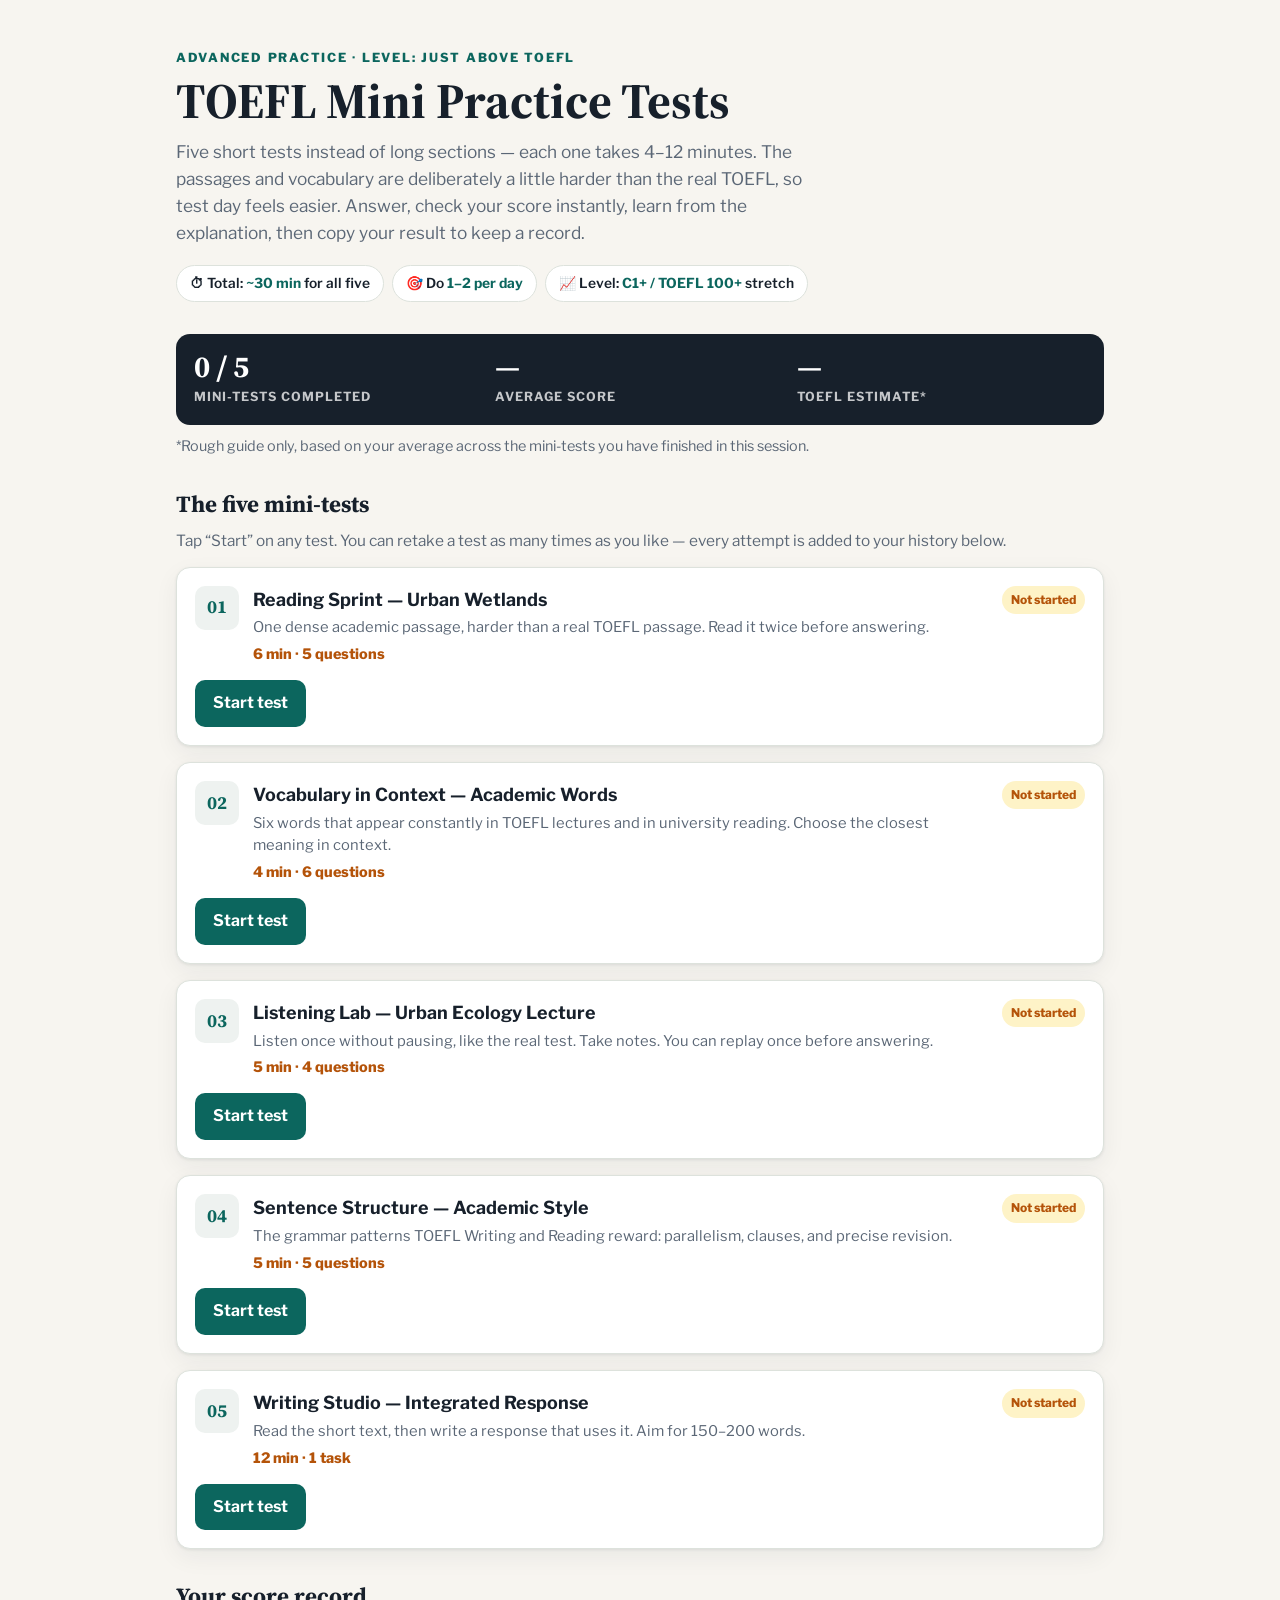
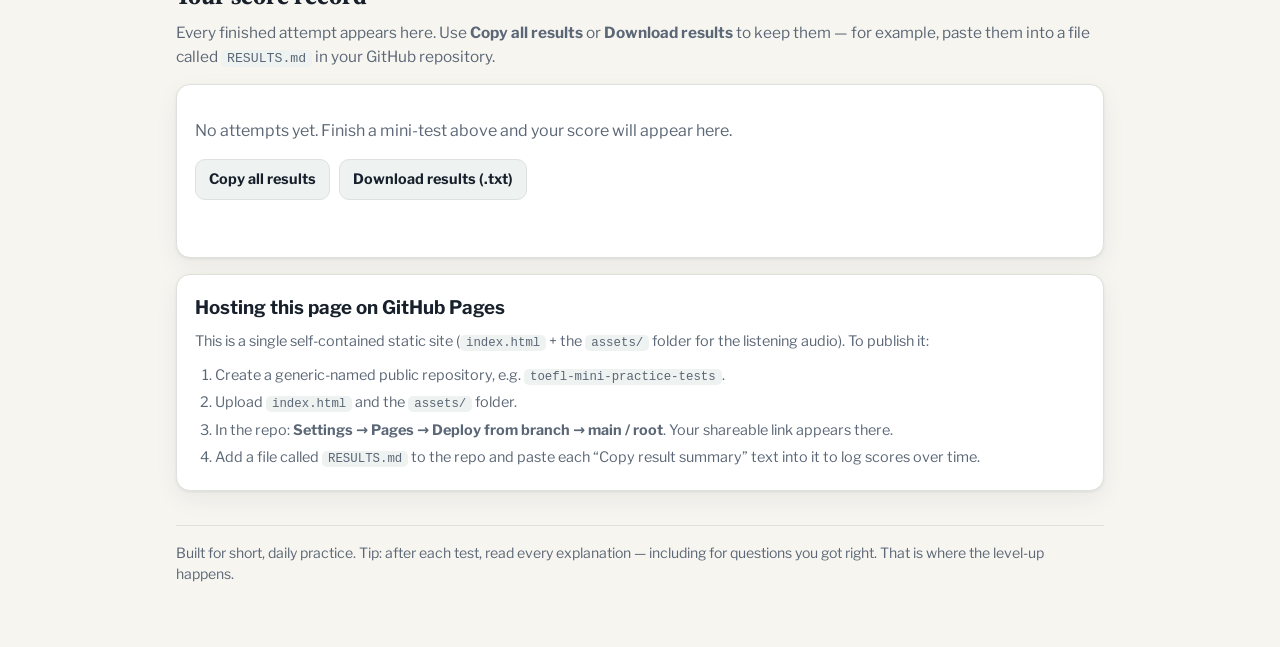
==== toefl-practice-tests/index.html @ 77119b4f "Publish TOEFL mini practice tests" ====
<!doctype html>
<html lang="en">
<head>
<meta charset="utf-8" />
<meta name="viewport" content="width=device-width, initial-scale=1, viewport-fit=cover" />
<meta name="color-scheme" content="light dark" />
<link rel="icon" href="data:," />
<title>TOEFL Mini Practice Tests</title>
<link rel="preconnect" href="https://fonts.googleapis.com">
<link rel="preconnect" href="https://fonts.gstatic.com" crossorigin>
<link href="https://fonts.googleapis.com/css2?family=Libre+Franklin:wght@400;600;700;800&family=Source+Serif+4:opsz,wght@8..60,400;8..60,600;8..60,700&display=swap" rel="stylesheet">
<style>
:root{
  --bg:#f7f5f0; --surface:#ffffff; --surface2:#eef2f0; --ink:#17202b; --muted:#5b6776;
  --line:#dde2dc; --teal:#0c665e; --teal-dark:#084f49; --amber:#b45309; --amber-bg:#fef3c7;
  --good:#15803d; --good-bg:#dcfce7; --bad:#b91c1c; --bad-bg:#fee2e2; --radius:14px;
  --shadow:0 1px 3px rgba(23,32,43,.08),0 8px 24px rgba(23,32,43,.06);
}
@media (prefers-color-scheme: dark){
  :root{ --bg:#11161d; --surface:#1a222d; --surface2:#222d3a; --ink:#eef2f5; --muted:#a7b3c0;
  --line:#334155; --teal:#2dd4bf; --teal-dark:#5eead4; --amber:#fbbf24; --amber-bg:#3a2e12;
  --good:#4ade80; --good-bg:#14301f; --bad:#f87171; --bad-bg:#3a1a1a; --shadow:none; }
}
*{box-sizing:border-box}
html{scroll-behavior:smooth}
body{margin:0;background:var(--bg);color:var(--ink);font-family:"Libre Franklin",system-ui,sans-serif;line-height:1.55}
button,[role="button"],select,summary,input:not([type="checkbox"],[type="radio"]),textarea{min-height:2.75rem}
.wrap{max-width:960px;margin:0 auto;padding:20px 16px 64px}
.serif{font-family:"Source Serif 4",Georgia,serif}
.hero{padding:28px 0 8px}
.kicker{font-size:.78rem;font-weight:800;letter-spacing:.14em;text-transform:uppercase;color:var(--teal);margin:0 0 8px}
h1{font-family:"Source Serif 4",Georgia,serif;font-size:clamp(2rem,6vw,3.1rem);line-height:1.05;margin:0 0 12px;font-weight:700}
.lede{font-size:1.08rem;color:var(--muted);max-width:640px;margin:0}
.meta-row{display:flex;flex-wrap:wrap;gap:8px;margin:18px 0 0}
.chip{background:var(--surface);border:1px solid var(--line);border-radius:999px;padding:7px 13px;font-size:.86rem;font-weight:600}
.chip b{color:var(--teal)}
.dashboard{background:var(--ink);color:#fff;border-radius:var(--radius);padding:18px;margin:24px 0;display:grid;grid-template-columns:repeat(3,1fr);gap:12px}
@media (prefers-color-scheme: dark){.dashboard{background:#0b0f14;border:1px solid var(--line)}}
.dash-num{font-family:"Source Serif 4",serif;font-size:1.9rem;font-weight:700;line-height:1}
.dash-label{font-size:.78rem;opacity:.75;text-transform:uppercase;letter-spacing:.08em;margin-top:5px;font-weight:700}
@media(max-width:560px){.dashboard{grid-template-columns:1fr 1fr}.dashboard div:last-child{grid-column:span 2}}
h2.sec{font-family:"Source Serif 4",serif;font-size:1.45rem;margin:30px 0 6px}
.sec-sub{color:var(--muted);margin:0 0 14px;font-size:.96rem}
.test-card{background:var(--surface);border:1px solid var(--line);border-radius:var(--radius);box-shadow:var(--shadow);margin:0 0 16px;overflow:hidden}
.test-head{padding:18px 18px 14px;display:flex;gap:14px;align-items:flex-start}
.num{flex:0 0 auto;width:44px;height:44px;border-radius:10px;background:var(--surface2);display:grid;place-items:center;font-family:"Source Serif 4",serif;font-weight:700;font-size:1.15rem;color:var(--teal)}
.test-head h3{margin:0;font-size:1.12rem}
.test-head p{margin:3px 0 0;color:var(--muted);font-size:.92rem}
.badge{margin-left:auto;flex:0 0 auto;font-size:.75rem;font-weight:800;padding:5px 9px;border-radius:999px;background:var(--amber-bg);color:var(--amber);white-space:nowrap}
.badge.done{background:var(--good-bg);color:var(--good)}
.test-body{padding:0 18px 18px;display:none}
.test-card.open .test-body{display:block}
.btn{appearance:none;border:0;border-radius:10px;padding:11px 18px;font:inherit;font-weight:700;cursor:pointer;background:var(--teal);color:#fff;min-height:44px}
@media (prefers-color-scheme: dark){.btn{color:#06231f}}
.btn:hover{background:var(--teal-dark)}
.btn.secondary{background:var(--surface2);color:var(--ink);border:1px solid var(--line)}
.btn.small{padding:8px 13px;min-height:40px;font-size:.9rem}
.btn:disabled{opacity:.5;cursor:not-allowed}
.start-row{padding:0 18px 18px}
.passage{background:var(--surface2);border-radius:10px;padding:16px 18px;font-size:1.04rem;margin:0 0 18px}
.passage p{margin:0 0 12px}.passage p:last-child{margin:0}
.q{border-top:1px solid var(--line);padding:16px 0 4px}
.q:first-of-type{border-top:0}
.q-text{font-weight:700;margin:0 0 10px}
.q-text .qn{color:var(--teal);margin-right:6px}
.opts{display:grid;gap:8px}
.opt{display:flex;gap:10px;align-items:flex-start;background:var(--surface);border:1.5px solid var(--line);border-radius:10px;padding:12px 13px;cursor:pointer;min-height:48px}
.opt input{margin-top:3px;width:18px;height:18px;accent-color:var(--teal);flex:0 0 auto}
.opt:has(input:checked){border-color:var(--teal);background:var(--surface2)}
.opt.correct{border-color:var(--good);background:var(--good-bg)}
.opt.wrong{border-color:var(--bad);background:var(--bad-bg)}
.explain{display:none;margin:10px 0 4px;padding:11px 13px;border-radius:9px;background:var(--amber-bg);font-size:.93rem}
.explain.show{display:block}
.result-box{display:none;margin-top:18px;border-radius:10px;padding:16px;background:var(--surface2)}
.result-box.show{display:block}
.result-score{font-family:"Source Serif 4",serif;font-size:1.7rem;font-weight:700}
.copy-area{width:100%;margin-top:10px;border:1px solid var(--line);border-radius:9px;padding:10px;font:inherit;font-size:.82rem;background:var(--surface);color:var(--muted);display:none}
.copy-area.show{display:block}
.feedback-msg{font-size:.9rem;font-weight:700;color:var(--good);margin-top:8px;min-height:1.2em}
audio{width:100%;margin:6px 0 14px}
textarea.write-box{width:100%;min-height:190px;border:1.5px solid var(--line);border-radius:10px;padding:13px;font:inherit;font-size:1rem;background:var(--surface);color:var(--ink);resize:vertical}
.wordcount{font-size:.88rem;color:var(--muted);margin-top:6px}
.checklist{list-style:none;padding:0;margin:12px 0;display:grid;gap:7px}
.checklist li{padding:9px 12px;background:var(--surface2);border-radius:9px;font-size:.94rem}
.checklist li::before{content:"✓ ";color:var(--teal);font-weight:800}
.rate-row{display:flex;flex-wrap:wrap;gap:8px;margin:10px 0}
.rate-btn{width:48px;height:48px;border-radius:10px;border:1.5px solid var(--line);background:var(--surface);font:inherit;font-weight:800;cursor:pointer;color:var(--ink)}
.rate-btn.sel{background:var(--teal);color:#fff;border-color:var(--teal)}
details.model{margin-top:14px;border:1px solid var(--line);border-radius:10px;padding:4px 14px}
details.model summary{cursor:pointer;font-weight:700;padding:10px 0;min-height:44px}
.history{background:var(--surface);border:1px solid var(--line);border-radius:var(--radius);padding:18px;box-shadow:var(--shadow)}
.hist-empty{color:var(--muted)}
.hist-item{display:flex;flex-wrap:wrap;gap:6px 14px;justify-content:space-between;border-top:1px solid var(--line);padding:11px 0;font-size:.95rem}
.hist-item:first-of-type{border-top:0}
.hist-item b{font-weight:700}
.pill{font-weight:800;color:var(--teal)}
.actions{display:flex;flex-wrap:wrap;gap:9px;margin-top:14px}
.note{font-size:.9rem;color:var(--muted)}
code{background:var(--surface2);padding:1px 6px;border-radius:5px;font-size:.86em}
footer{margin-top:34px;color:var(--muted);font-size:.88rem;border-top:1px solid var(--line);padding-top:16px}
.timer{font-variant-numeric:tabular-nums;font-weight:800;color:var(--amber);font-size:.9rem}
</style>
</head>
<body>
<div class="wrap">

<header class="hero">
  <p class="kicker">Advanced practice · Level: just above TOEFL</p>
  <h1>TOEFL Mini Practice Tests</h1>
  <p class="lede">Five short tests instead of long sections — each one takes 4–12 minutes. The passages and vocabulary are deliberately a little harder than the real TOEFL, so test day feels easier. Answer, check your score instantly, learn from the explanation, then copy your result to keep a record.</p>
  <div class="meta-row">
    <span class="chip">⏱ Total: <b>~30 min</b> for all five</span>
    <span class="chip">🎯 Do <b>1–2 per day</b></span>
    <span class="chip">📈 Level: <b>C1+ / TOEFL 100+</b> stretch</span>
  </div>
</header>

<section class="dashboard" aria-label="Score dashboard">
  <div><div class="dash-num" id="dashDone">0 / 5</div><div class="dash-label">Mini-tests completed</div></div>
  <div><div class="dash-num" id="dashAvg">—</div><div class="dash-label">Average score</div></div>
  <div><div class="dash-num" id="dashEst">—</div><div class="dash-label">TOEFL estimate*</div></div>
</section>
<p class="note" style="margin-top:-14px">*Rough guide only, based on your average across the mini-tests you have finished in this session.</p>

<h2 class="sec">The five mini-tests</h2>
<p class="sec-sub">Tap “Start” on any test. You can retake a test as many times as you like — every attempt is added to your history below.</p>

<div id="testsRoot"></div>

<h2 class="sec">Your score record</h2>
<p class="sec-sub">Every finished attempt appears here. Use <b>Copy all results</b> or <b>Download results</b> to keep them — for example, paste them into a file called <code>RESULTS.md</code> in your GitHub repository.</p>
<section class="history">
  <div id="historyList"><p class="hist-empty">No attempts yet. Finish a mini-test above and your score will appear here.</p></div>
  <div class="actions">
    <button class="btn secondary small" id="copyAllBtn" type="button">Copy all results</button>
    <button class="btn secondary small" id="downloadBtn" type="button">Download results (.txt)</button>
  </div>
  <p class="feedback-msg" id="allFeedback"></p>
  <textarea class="copy-area" id="allCopyArea" rows="6" readonly aria-label="All results as text"></textarea>
</section>

<section class="history" style="margin-top:16px">
  <h3 style="margin:0 0 8px">Hosting this page on GitHub Pages</h3>
  <p class="note" style="margin:0 0 8px">This is a single self-contained static site (<code>index.html</code> + the <code>assets/</code> folder for the listening audio). To publish it:</p>
  <ol class="note" style="margin:0;padding-left:20px;line-height:1.9">
    <li>Create a generic-named public repository, e.g. <code>toefl-mini-practice-tests</code>.</li>
    <li>Upload <code>index.html</code> and the <code>assets/</code> folder.</li>
    <li>In the repo: <b>Settings → Pages → Deploy from branch → main / root</b>. Your shareable link appears there.</li>
    <li>Add a file called <code>RESULTS.md</code> to the repo and paste each “Copy result summary” text into it to log scores over time.</li>
  </ol>
</section>

<footer>Built for short, daily practice. Tip: after each test, read every explanation — including for questions you got right. That is where the level-up happens.</footer>
</div>

<script>
var TESTS = [
{
  id:"reading", num:"01", title:"Reading Sprint — Urban Wetlands", mins:"6 min · 5 questions",
  desc:"One dense academic passage, harder than a real TOEFL passage. Read it twice before answering.",
  passage:[
    "For decades, urban planners treated wetlands as obstacles to development — waterlogged land to be drained, filled, and built upon. Only recently have scientists begun to quantify what was lost in that process. Wetlands situated within or near cities perform functions that engineered infrastructure replicates only at considerable expense. A single hectare of wetland can filter pollutants from millions of litres of stormwater, while its vegetation sequesters carbon and its saturated soils attenuate flooding by absorbing sudden surges of rainwater that would otherwise overwhelm drainage systems.",
    "Paradoxically, urban wetlands often support greater biodiversity than their rural counterparts. Because cities create a mosaic of microclimates — warm rooftops, shaded canals, nutrient-rich ponds — species with divergent requirements can coexist within a remarkably small area. This advantage, however, is precarious. Urban wetlands are acutely vulnerable to fragmentation: when a road or housing development severs a wetland from the waterways that sustain it, its ecological value can collapse within a few seasons, even if the wetland itself remains superficially intact.",
    "Recognising this, several cities have begun not merely to preserve surviving wetlands but to reconstruct those that were destroyed. Such restoration is seldom straightforward. Soil that has been compacted under decades of construction must be laboriously regraded, and invasive species — often more aggressive than the native plants they displaced — must be suppressed repeatedly before native vegetation can re-establish itself. Nevertheless, where restoration succeeds, the benefits compound: property damage from flooding declines, water quality improves, and residents gain accessible green space. The wetland, once dismissed as wasteland, emerges as among the most cost-effective infrastructure a city can possess."
  ],
  questions:[
    {q:"What is the main idea of the passage?", opts:["Urban wetlands are difficult to restore once destroyed","Wetlands in cities provide valuable benefits that were long overlooked","Rural wetlands support less biodiversity than scientists expected","Cities should stop building on land near waterways"], a:1, why:"The passage moves from wetlands being dismissed, to the benefits they provide, to restoring them. That arc — overlooked value — is the main idea. The other options are details or overstatements."},
    {q:"According to paragraph 1, wetlands help cities during heavy rain by…", opts:["diverting rainwater into canals","purifying drinking water for residents","absorbing sudden surges of water in their soils","warming the surrounding microclimate"], a:2, why:"Paragraph 1 says saturated soils 'attenuate flooding by absorbing sudden surges of rainwater.' Filtering pollutants is mentioned, but for stormwater — not drinking water."},
    {q:"The word “attenuate” in paragraph 1 is closest in meaning to…", opts:["measure","reduce","redirect","predict"], a:1, why:"To attenuate is to lessen or weaken the effect of something — here, the force of flooding."},
    {q:"It can be inferred from paragraph 2 that a wetland cut off from its waterways will…", opts:["quickly attract more species","become more valuable for development","lose its ecological value even if it still looks unchanged","be easier to restore than other wetlands"], a:2, why:"The text says its value 'can collapse within a few seasons, even if the wetland itself remains superficially intact' — looks unchanged, value gone."},
    {q:"Why does the author mention invasive species in paragraph 3?", opts:["To argue that restoration is usually not worth attempting","To illustrate one reason restoring wetlands is difficult","To show that non-native plants improve biodiversity","To explain why soils become compacted"], a:1, why:"Invasive species are given as one obstacle — they 'must be suppressed repeatedly' — supporting the point that restoration is 'seldom straightforward,' not that it is pointless."}
  ]
},
{
  id:"vocab", num:"02", title:"Vocabulary in Context — Academic Words", mins:"4 min · 6 questions",
  desc:"Six words that appear constantly in TOEFL lectures and in university reading. Choose the closest meaning in context.",
  questions:[
    {q:"“The initial findings were promising, but later experiments failed to corroborate them, so the theory remained unproven.” — Corroborate is closest in meaning to…", opts:["publish","confirm","complicate","summarise"], a:1, why:"To corroborate evidence is to confirm or support it with additional evidence."},
    {q:"“Alpine flowers are ephemeral: they bloom brilliantly, but often survive for only a few days.” — Ephemeral means…", opts:["extremely colourful","short-lived","rare","fragile"], a:1, why:"Ephemeral = lasting a very short time. 'Fragile' is tempting, but the clue is 'only a few days.'"},
    {q:"“Her instructions were so ambiguous that two assistants carried out entirely different tasks.” — Ambiguous means…", opts:["unnecessarily long","open to more than one interpretation","spoken too quietly","impossible to complete"], a:1, why:"Ambiguous = unclear because it can be understood in more than one way — hence the two different outcomes."},
    {q:"“Once introduced to the lake, the algae proliferated, covering the surface within weeks.” — Proliferated means…", opts:["changed colour","spread rapidly in number","became poisonous","sank to the bottom"], a:1, why:"To proliferate is to multiply or increase rapidly in number."},
    {q:"“Before accepting the claim, the reviewers scrutinised the data for any statistical errors.” — Scrutinised means…", opts:["copied","examined closely and critically","presented publicly","simplified"], a:1, why:"To scrutinise is to examine something very carefully, especially critically."},
    {q:"“Planting trees along the riverbank helped alleviate flooding in the town downstream.” — Alleviate means…", opts:["make less severe","measure accurately","cause gradually","postpone"], a:0, why:"To alleviate a problem is to make it less severe — the same family as 'attenuate' in the Reading test."}
  ]
},
{
  id:"listening", num:"03", title:"Listening Lab — Urban Ecology Lecture", mins:"5 min · 4 questions",
  desc:"Listen once without pausing, like the real test. Take notes. You can replay once before answering.",
  audio:"[data-uri]",
  transcript:"Good morning. Today, let's examine a paradox in urban ecology. Although city parks are widely celebrated for cooling neighbourhoods and improving air quality, recent research suggests their ecological benefits are not distributed evenly. In a study of twelve metropolitan areas, researchers found that parks in affluent districts contained nearly three times as many native plant species as parks in lower-income districts. This disparity matters, because native species support pollinators far more effectively than ornamental imports. Moreover, maintenance practices differed substantially. Wealthier districts employed ecologists to monitor soil health, while other districts relied on infrequent mowing. The researchers argue, therefore, that simply increasing the number of parks is insufficient. Without equitable investment in maintenance and native planting, green infrastructure may inadvertently reinforce the very inequalities it was intended to alleviate.",
  questions:[
    {q:"What is the main topic of the lecture?", opts:["Why cities should build more parks","How park benefits are unequally distributed across districts","How pollinators choose between plant species","Why ornamental plants are popular in cities"], a:1, why:"The whole lecture builds one point: parks help, but their benefits are 'not distributed evenly.' Building more parks is explicitly called insufficient."},
    {q:"According to the lecture, parks in affluent districts had…", opts:["three times as many visitors","nearly three times as many native plant species","larger areas than other parks","more ornamental plants than native plants"], a:1, why:"Direct detail: 'nearly three times as many native plant species as parks in lower-income districts.'"},
    {q:"Why does the professor say the disparity in native species matters?", opts:["Native species are cheaper to maintain","Native species support pollinators much more effectively","Ornamental imports damage soil health","Pollinators avoid lower-income districts"], a:1, why:"'Native species support pollinators far more effectively than ornamental imports.'"},
    {q:"What do the researchers conclude?", opts:["Cities should stop investing in green infrastructure","Mowing should be replaced everywhere by ecologists","Adding parks alone is not enough without fair investment in upkeep and native planting","Inequality cannot be reduced by environmental policy"], a:2, why:"The conclusion: 'simply increasing the number of parks is insufficient' without 'equitable investment in maintenance and native planting.'"}
  ]
},
{
  id:"structure", num:"04", title:"Sentence Structure — Academic Style", mins:"5 min · 5 questions",
  desc:"The grammar patterns TOEFL Writing and Reading reward: parallelism, clauses, and precise revision.",
  questions:[
    {q:"Choose the grammatically correct sentence:", opts:["The study involved interviewing patients, observing clinics, and data was collected.","The study involved interviewing patients, observing clinics, and collecting data.","The study involved patient interviews, observing clinics, and collected data.","The study involved interviewing patients, clinics observed, and collecting data."], a:1, why:"Parallel structure: interviewing / observing / collecting — all three items must share the same grammatical form."},
    {q:"Choose the best revision: “Because the results were inconclusive, so the researchers extended the trial.”", opts:["Because the results were inconclusive, the researchers extended the trial.","Because the results were inconclusive, so the researchers extending the trial.","The results were inconclusive, so because the researchers extended the trial.","Because the results were inconclusive so, the researchers extended the trial."], a:0, why:"'Because' and 'so' cannot both join the same clauses in formal English. Keep one connector: 'Because…, the researchers…'"},
    {q:"Combine into ONE sentence: “The glacier retreated. This exposed rock surfaces. Lichens colonised the rock surfaces.” Best version:", opts:["The glacier retreated and exposed rock surfaces and lichens colonised them.","As the glacier retreated, it exposed rock surfaces that lichens then colonised.","The glacier retreated, this exposed rock surfaces, lichens colonised them.","Retreating, the glacier, lichens colonised the exposed rock surfaces."], a:1, why:"Option B uses a subordinate clause ('As…') plus a relative clause ('that…') — precise, connected, academic. Option C is a comma splice; D misplaces the subject."},
    {q:"Choose the correct word order:", opts:["Rarely the researchers had observed such rapid change.","Rarely had the researchers observed such rapid change.","Rarely the researchers observed had such rapid change.","Had rarely the researchers observed such rapid change."], a:1, why:"After a negative adverb like 'Rarely' at the start of a sentence, invert the auxiliary and subject: 'Rarely had the researchers observed…'"},
    {q:"Which sentence is most appropriate for an academic essay?", opts:["Loads of studies show this stuff matters a lot.","Numerous studies demonstrate that this factor is highly significant.","You can totally see why this is a big deal.","This thing is kind of important, research-wise."], a:1, why:"Academic style = formal vocabulary ('numerous', 'demonstrate', 'significant') and no contractions, slang, or direct address to the reader."}
  ]
}
];

var attempts = []; // {test, dateISO, dateLabel, score, total, pct}
var bestByTest = {};

function fmtDate(d){ return d.toLocaleDateString(undefined,{year:'numeric',month:'short',day:'numeric'}) + ' ' + d.toLocaleTimeString(undefined,{hour:'numeric',minute:'2-digit'}); }
function summaryText(a){
  var obj = {test:a.test, date:a.dateISO, score:a.score, total:a.total, percentage:a.pct};
  return a.test + " | " + a.dateLabel + " | Score: " + a.score + "/" + a.total + " (" + a.pct + "%)\n" + JSON.stringify(obj);
}
function copyText(text, areaEl, msgEl){
  function done(){ if(areaEl){areaEl.value=text; areaEl.classList.add('show'); areaEl.select();} if(msgEl){msgEl.textContent='✓ Copied — paste it into RESULTS.md in your repo. If copying was blocked, select the text in the box and copy manually.';} }
  if(navigator.clipboard && navigator.clipboard.writeText){ navigator.clipboard.writeText(text).then(done).catch(function(){done();}); }
  else { done(); }
}
function recordAttempt(a){
  attempts.unshift(a);
  if(!bestByTest[a.test] || a.pct > bestByTest[a.test].pct) bestByTest[a.test]=a;
  renderDashboard(); renderHistory();
}
function renderDashboard(){
  var ids = ['Reading Sprint — Urban Wetlands','Vocabulary in Context — Academic Words','Listening Lab — Urban Ecology Lecture','Sentence Structure — Academic Style','Writing Studio — Integrated Response'];
  var done = ids.filter(function(t){return bestByTest[t];}).length;
  document.getElementById('dashDone').textContent = done + ' / 5';
  var pcts = ids.filter(function(t){return bestByTest[t];}).map(function(t){return bestByTest[t].pct;});
  if(pcts.length){
    var avg = Math.round(pcts.reduce(function(s,x){return s+x;},0)/pcts.length);
    document.getElementById('dashAvg').textContent = avg + '%';
    document.getElementById('dashEst').textContent = Math.round(avg*1.2) + ' / 120';
  }
  TESTS.forEach(function(t){
    var b=document.getElementById('badge-'+t.id);
    if(b && bestByTest[t.title]){ b.textContent='Best: '+bestByTest[t.title].pct+'%'; b.classList.add('done'); }
  });
  var wb=document.getElementById('badge-writing');
  if(wb && bestByTest['Writing Studio — Integrated Response']){ wb.textContent='Done · '+bestByTest['Writing Studio — Integrated Response'].pct+'%'; wb.classList.add('done'); }
}
function renderHistory(){
  var el=document.getElementById('historyList');
  if(!attempts.length){ el.innerHTML='<p class="hist-empty">No attempts yet. Finish a mini-test above and your score will appear here.</p>'; return; }
  el.innerHTML = attempts.map(function(a){
    return '<div class="hist-item"><span><b>'+a.test+'</b><br><span style="color:var(--muted);font-size:.86rem">'+a.dateLabel+'</span></span><span class="pill">'+a.score+' / '+a.total+' · '+a.pct+'%</span></div>';
  }).join('');
}

function buildTest(t){
  var card=document.createElement('section'); card.className='test-card'; card.id='card-'+t.id;
  var qHtml = t.questions.map(function(qu,qi){
    var opts = qu.opts.map(function(o,oi){
      return '<label class="opt"><input type="radio" name="'+t.id+'-q'+qi+'" value="'+oi+'"><span>'+o+'</span></label>';
    }).join('');
    return '<div class="q"><p class="q-text"><span class="qn">Q'+(qi+1)+'</span>'+qu.q+'</p><div class="opts">'+opts+'</div><div class="explain" id="'+t.id+'-ex'+qi+'"><b>Explanation:</b> '+qu.why+'</div></div>';
  }).join('');
  card.innerHTML =
    '<div class="test-head"><div class="num">'+t.num+'</div><div><h3>'+t.title+'</h3><p>'+t.desc+'</p><p style="margin-top:4px"><span class="timer">'+t.mins+'</span></p></div><span class="badge" id="badge-'+t.id+'">Not started</span></div>'
    + '<div class="start-row"><button class="btn" type="button" data-start="'+t.id+'">Start test</button></div>'
    + '<div class="test-body">'
    + (t.passage ? '<div class="passage serif">'+t.passage.map(function(p){return '<p>'+p+'</p>';}).join('')+'</div>' : '')
    + (t.audio ? '<p style="font-weight:700;margin:0 0 4px">🎧 Listen to the lecture</p><audio controls preload="metadata" src="'+t.audio+'"></audio>' : '')
    + qHtml
    + (t.transcript ? '<details class="model"><summary>Lecture transcript (open after you answer)</summary><p class="serif">'+t.transcript+'</p></details>' : '')
    + '<div style="margin-top:16px;display:flex;gap:9px;flex-wrap:wrap"><button class="btn" type="button" data-submit="'+t.id+'">Check my answers</button><button class="btn secondary" type="button" data-retry="'+t.id+'">Retake</button></div>'
    + '<div class="result-box" id="result-'+t.id+'"><div class="result-score" id="score-'+t.id+'"></div><p id="verdict-'+t.id+'" style="margin:6px 0 0"></p>'
    + '<div style="margin-top:12px"><button class="btn small" type="button" data-copy="'+t.id+'">📋 Copy result summary</button></div>'
    + '<p class="feedback-msg" id="fb-'+t.id+'"></p><textarea class="copy-area" id="copy-'+t.id+'" rows="3" readonly aria-label="Result summary"></textarea></div>'
    + '</div>';
  return card;
}

var root=document.getElementById('testsRoot');
TESTS.forEach(function(t){ root.appendChild(buildTest(t)); });

/* Writing card (built separately — different format) */
var wCard=document.createElement('section'); wCard.className='test-card'; wCard.id='card-writing';
wCard.innerHTML =
 '<div class="test-head"><div class="num">05</div><div><h3>Writing Studio — Integrated Response</h3><p>Read the short text, then write a response that uses it. Aim for 150–200 words.</p><p style="margin-top:4px"><span class="timer">12 min · 1 task</span></p></div><span class="badge" id="badge-writing">Not started</span></div>'
 + '<div class="start-row"><button class="btn" type="button" data-start="writing">Start test</button></div>'
 + '<div class="test-body">'
 + '<div class="passage serif"><p><b>Reading:</b> Supporters of urban rewilding argue that allowing parts of a city to return to a natural state brings clear benefits. Rewilded areas require little maintenance, provide habitats for threatened species, and give residents contact with nature that improves mental health. Critics, however, caution that rewilding is not simply “doing nothing”: without management, invasive species can dominate, and neglected land can attract dumping and reduce residents’ sense of safety.</p></div>'
 + '<p class="q-text">Task: Summarise the supporters’ view, then explain the critics’ main concern and give your own conclusion. Use your own words — do not copy sentences from the reading.</p>'
 + '<ul class="checklist"><li>Paragraph 1: supporters’ view, in your own words</li><li>Paragraph 2: critics’ concern + one specific detail (invasive species or dumping / safety)</li><li>Paragraph 3: your conclusion — is rewilding worth it, and under what condition?</li><li>Use linking words: <i>however, moreover, consequently, in conclusion</i></li></ul>'
 + '<textarea class="write-box" id="writeBox" placeholder="Write your response here…"></textarea>'
 + '<p class="wordcount"><span id="wc">0</span> words · Target: 150–200</p>'
 + '<p style="font-weight:700;margin:14px 0 4px">Now score yourself honestly (tap a number):</p>'
 + '<p class="note" style="margin:0">1 = ideas unclear · 3 = clear, some errors, both views covered · 5 = clear, well-organised, accurate, own words throughout</p>'
 + '<div class="rate-row" id="rateRow">'+[1,2,3,4,5].map(function(n){return '<button type="button" class="rate-btn" data-rate="'+n+'">'+n+'</button>';}).join('')+'</div>'
 + '<details class="model"><summary>Model answer (open after writing yours)</summary><p class="serif">Supporters of urban rewilding contend that returning parts of a city to nature offers substantial advantages. Rewilded land needs minimal upkeep, creates habitat for species under threat, and allows residents regular contact with nature, which benefits mental well-being.</p><p class="serif">Critics, however, warn that rewilding should not be confused with neglect. If an area is simply abandoned, aggressive invasive species may take over, and the land can attract illegal dumping, making nearby residents feel unsafe. In their view, rewilding succeeds only when it is actively managed.</p><p class="serif">In conclusion, rewilding appears worthwhile, provided that councils fund basic management. With modest oversight, cities can gain the ecological and health benefits supporters describe, while avoiding the disorder that critics legitimately fear.</p></details>'
 + '<div style="margin-top:16px"><button class="btn" type="button" id="writingSubmit">Finish &amp; record score</button></div>'
 + '<div class="result-box" id="result-writing"><div class="result-score" id="score-writing"></div><p id="verdict-writing" style="margin:6px 0 0"></p>'
 + '<div style="margin-top:12px"><button class="btn small" type="button" id="writingCopy">📋 Copy result summary</button></div>'
 + '<p class="feedback-msg" id="fb-writing"></p><textarea class="copy-area" id="copy-writing" rows="3" readonly aria-label="Writing result summary"></textarea></div>'
 + '</div>';
root.appendChild(wCard);

var writingRate=0, writingAttempt=null;
document.getElementById('writeBox').addEventListener('input',function(e){
  var v=e.target.value.trim(); document.getElementById('wc').textContent = v ? v.split(/\s+/).length : 0;
});
document.getElementById('rateRow').addEventListener('click',function(e){
  var b=e.target.closest('[data-rate]'); if(!b) return;
  writingRate=parseInt(b.dataset.rate,10);
  document.querySelectorAll('.rate-btn').forEach(function(x){x.classList.toggle('sel', x===b);});
});
document.getElementById('writingSubmit').addEventListener('click',function(){
  var words=document.getElementById('writeBox').value.trim().split(/\s+/).filter(Boolean).length;
  if(!writingRate){ document.getElementById('fb-writing').textContent=''; alertMsg('writing','Please tap a self-score (1–5) first, then finish.'); return; }
  var pct=Math.round(writingRate/5*100);
  var now=new Date();
  writingAttempt={test:'Writing Studio — Integrated Response', dateISO:now.toISOString(), dateLabel:fmtDate(now), score:writingRate, total:5, pct:pct, words:words};
  recordAttempt(writingAttempt);
  document.getElementById('score-writing').textContent='Self-score: '+writingRate+' / 5 · '+pct+'% · '+words+' words';
  document.getElementById('verdict-writing').textContent = words>=150 && words<=220 ? 'Word count is in the target range. Compare your text with the model answer — borrow its linking words, not its sentences.' : 'You wrote '+words+' words (target 150–200). Compare with the model answer, then try once more aiming for the target length.';
  document.getElementById('result-writing').classList.add('show');
  document.getElementById('result-writing').scrollIntoView({behavior:'smooth',block:'nearest'});
});
document.getElementById('writingCopy').addEventListener('click',function(){
  if(!writingAttempt) return;
  var extra = summaryText(writingAttempt) + ' | words: ' + writingAttempt.words;
  copyText(extra, document.getElementById('copy-writing'), document.getElementById('fb-writing'));
});
function alertMsg(id,msg){ var rb=document.getElementById('result-'+id); rb.classList.add('show'); document.getElementById('verdict-'+id).textContent=msg; }

var lastAttemptById={};
document.addEventListener('click',function(e){
  var start=e.target.closest('[data-start]');
  if(start){ var c=document.getElementById('card-'+start.dataset.start); c.classList.add('open'); start.parentElement.style.display='none'; return; }
  var retry=e.target.closest('[data-retry]');
  if(retry){
    var id=retry.dataset.retry, card=document.getElementById('card-'+id);
    card.querySelectorAll('input[type=radio]').forEach(function(r){r.checked=false;});
    card.querySelectorAll('.opt').forEach(function(o){o.classList.remove('correct','wrong');});
    card.querySelectorAll('.explain').forEach(function(x){x.classList.remove('show');});
    document.getElementById('result-'+id).classList.remove('show');
    card.scrollIntoView({behavior:'smooth'});
    return;
  }
  var sub=e.target.closest('[data-submit]');
  if(sub){
    var tid=sub.dataset.submit, t=TESTS.find(function(x){return x.id===tid;});
    var score=0, answered=0;
    t.questions.forEach(function(qu,qi){
      var sel=document.querySelector('input[name="'+tid+'-q'+qi+'"]:checked');
      var ex=document.getElementById(tid+'-ex'+qi);
      document.querySelectorAll('input[name="'+tid+'-q'+qi+'"]').forEach(function(r){
        var lab=r.closest('.opt'); lab.classList.remove('correct','wrong');
        if(parseInt(r.value,10)===qu.a) lab.classList.add('correct');
      });
      if(sel){ answered++; if(parseInt(sel.value,10)===qu.a){ score++; } else { sel.closest('.opt').classList.add('wrong'); } }
      if(ex) ex.classList.add('show');
    });
    var pct=Math.round(score/t.questions.length*100);
    var now=new Date();
    var a={test:t.title, dateISO:now.toISOString(), dateLabel:fmtDate(now), score:score, total:t.questions.length, pct:pct};
    lastAttemptById[tid]=a; recordAttempt(a);
    document.getElementById('score-'+tid).textContent='Score: '+score+' / '+t.questions.length+' · '+pct+'%';
    document.getElementById('verdict-'+tid).textContent =
      answered < t.questions.length ? 'You left '+(t.questions.length-answered)+' question(s) unanswered — they count as incorrect. Read every explanation below, then retake.' :
      pct>=80 ? 'Excellent — this is above-TOEFL level, so the real test should feel manageable. Read the explanations to lock it in.' :
      pct>=60 ? 'Good progress. Read each explanation carefully, note the new words, and retake tomorrow to check they stuck.' :
      'This set is intentionally harder than the real TOEFL. Read every explanation, write down the words you missed, and retake — improvement on the retake is the real score.';
    document.getElementById('result-'+tid).classList.add('show');
    document.getElementById('fb-'+tid).textContent='';
    document.getElementById('result-'+tid).scrollIntoView({behavior:'smooth',block:'nearest'});
    return;
  }
  var cp=e.target.closest('[data-copy]');
  if(cp){ var cid=cp.dataset.copy; if(lastAttemptById[cid]){ copyText(summaryText(lastAttemptById[cid]), document.getElementById('copy-'+cid), document.getElementById('fb-'+cid)); } return; }
});

document.getElementById('copyAllBtn').addEventListener('click',function(){
  if(!attempts.length){ document.getElementById('allFeedback').textContent='No attempts yet — finish a mini-test first.'; return; }
  var text='TOEFL Mini Practice Tests — Results Log\n' + attempts.slice().reverse().map(summaryText).join('\n');
  copyText(text, document.getElementById('allCopyArea'), document.getElementById('allFeedback'));
});
document.getElementById('downloadBtn').addEventListener('click',function(){
  if(!attempts.length){ document.getElementById('allFeedback').textContent='No attempts yet — finish a mini-test first.'; return; }
  var text='TOEFL Mini Practice Tests — Results Log\n' + attempts.slice().reverse().map(summaryText).join('\n');
  var blob=new Blob([text],{type:'text/plain'}); var url=URL.createObjectURL(blob);
  var a=document.createElement('a'); a.href=url; a.download='toefl-mini-results.txt'; document.body.appendChild(a); a.click(); a.remove();
  setTimeout(function(){URL.revokeObjectURL(url);},2000);
  document.getElementById('allFeedback').textContent='✓ Downloaded — save it as RESULTS in your repo if you like.';
});
</script>
</body>
</html>
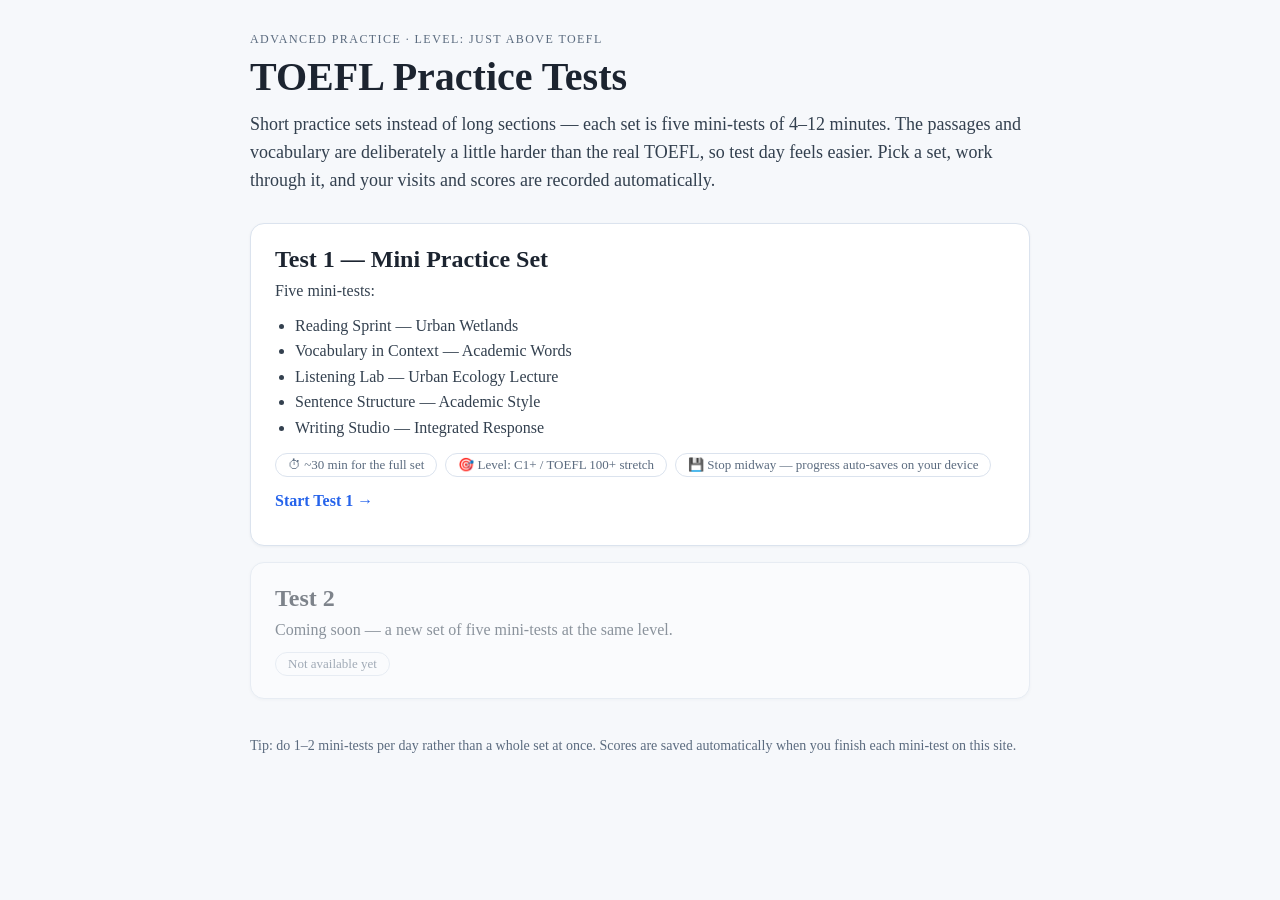
==== commit 48b5a481: "Restructure: landing page + current set becomes Test 1, with mid-test draft saving" ====
--- a/toefl-practice-tests/index.html
+++ b/toefl-practice-tests/index.html
@@ -1,393 +1,70 @@
-<!doctype html>
+<!DOCTYPE html>
 <html lang="en">
 <head>
-<meta charset="utf-8" />
-<meta name="viewport" content="width=device-width, initial-scale=1, viewport-fit=cover" />
-<meta name="color-scheme" content="light dark" />
-<link rel="icon" href="data:," />
-<title>TOEFL Mini Practice Tests</title>
-<link rel="preconnect" href="https://fonts.googleapis.com">
-<link rel="preconnect" href="https://fonts.gstatic.com" crossorigin>
-<link href="https://fonts.googleapis.com/css2?family=Libre+Franklin:wght@400;600;700;800&family=Source+Serif+4:opsz,wght@8..60,400;8..60,600;8..60,700&display=swap" rel="stylesheet">
+<meta charset="utf-8">
+<meta name="viewport" content="width=device-width, initial-scale=1">
+<title>TOEFL Practice Tests</title>
 <style>
-:root{
-  --bg:#f7f5f0; --surface:#ffffff; --surface2:#eef2f0; --ink:#17202b; --muted:#5b6776;
-  --line:#dde2dc; --teal:#0c665e; --teal-dark:#084f49; --amber:#b45309; --amber-bg:#fef3c7;
-  --good:#15803d; --good-bg:#dcfce7; --bad:#b91c1c; --bad-bg:#fee2e2; --radius:14px;
-  --shadow:0 1px 3px rgba(23,32,43,.08),0 8px 24px rgba(23,32,43,.06);
-}
-@media (prefers-color-scheme: dark){
-  :root{ --bg:#11161d; --surface:#1a222d; --surface2:#222d3a; --ink:#eef2f5; --muted:#a7b3c0;
-  --line:#334155; --teal:#2dd4bf; --teal-dark:#5eead4; --amber:#fbbf24; --amber-bg:#3a2e12;
-  --good:#4ade80; --good-bg:#14301f; --bad:#f87171; --bad-bg:#3a1a1a; --shadow:none; }
-}
-*{box-sizing:border-box}
-html{scroll-behavior:smooth}
-body{margin:0;background:var(--bg);color:var(--ink);font-family:"Libre Franklin",system-ui,sans-serif;line-height:1.55}
-button,[role="button"],select,summary,input:not([type="checkbox"],[type="radio"]),textarea{min-height:2.75rem}
-.wrap{max-width:960px;margin:0 auto;padding:20px 16px 64px}
-.serif{font-family:"Source Serif 4",Georgia,serif}
-.hero{padding:28px 0 8px}
-.kicker{font-size:.78rem;font-weight:800;letter-spacing:.14em;text-transform:uppercase;color:var(--teal);margin:0 0 8px}
-h1{font-family:"Source Serif 4",Georgia,serif;font-size:clamp(2rem,6vw,3.1rem);line-height:1.05;margin:0 0 12px;font-weight:700}
-.lede{font-size:1.08rem;color:var(--muted);max-width:640px;margin:0}
-.meta-row{display:flex;flex-wrap:wrap;gap:8px;margin:18px 0 0}
-.chip{background:var(--surface);border:1px solid var(--line);border-radius:999px;padding:7px 13px;font-size:.86rem;font-weight:600}
-.chip b{color:var(--teal)}
-.dashboard{background:var(--ink);color:#fff;border-radius:var(--radius);padding:18px;margin:24px 0;display:grid;grid-template-columns:repeat(3,1fr);gap:12px}
-@media (prefers-color-scheme: dark){.dashboard{background:#0b0f14;border:1px solid var(--line)}}
-.dash-num{font-family:"Source Serif 4",serif;font-size:1.9rem;font-weight:700;line-height:1}
-.dash-label{font-size:.78rem;opacity:.75;text-transform:uppercase;letter-spacing:.08em;margin-top:5px;font-weight:700}
-@media(max-width:560px){.dashboard{grid-template-columns:1fr 1fr}.dashboard div:last-child{grid-column:span 2}}
-h2.sec{font-family:"Source Serif 4",serif;font-size:1.45rem;margin:30px 0 6px}
-.sec-sub{color:var(--muted);margin:0 0 14px;font-size:.96rem}
-.test-card{background:var(--surface);border:1px solid var(--line);border-radius:var(--radius);box-shadow:var(--shadow);margin:0 0 16px;overflow:hidden}
-.test-head{padding:18px 18px 14px;display:flex;gap:14px;align-items:flex-start}
-.num{flex:0 0 auto;width:44px;height:44px;border-radius:10px;background:var(--surface2);display:grid;place-items:center;font-family:"Source Serif 4",serif;font-weight:700;font-size:1.15rem;color:var(--teal)}
-.test-head h3{margin:0;font-size:1.12rem}
-.test-head p{margin:3px 0 0;color:var(--muted);font-size:.92rem}
-.badge{margin-left:auto;flex:0 0 auto;font-size:.75rem;font-weight:800;padding:5px 9px;border-radius:999px;background:var(--amber-bg);color:var(--amber);white-space:nowrap}
-.badge.done{background:var(--good-bg);color:var(--good)}
-.test-body{padding:0 18px 18px;display:none}
-.test-card.open .test-body{display:block}
-.btn{appearance:none;border:0;border-radius:10px;padding:11px 18px;font:inherit;font-weight:700;cursor:pointer;background:var(--teal);color:#fff;min-height:44px}
-@media (prefers-color-scheme: dark){.btn{color:#06231f}}
-.btn:hover{background:var(--teal-dark)}
-.btn.secondary{background:var(--surface2);color:var(--ink);border:1px solid var(--line)}
-.btn.small{padding:8px 13px;min-height:40px;font-size:.9rem}
-.btn:disabled{opacity:.5;cursor:not-allowed}
-.start-row{padding:0 18px 18px}
-.passage{background:var(--surface2);border-radius:10px;padding:16px 18px;font-size:1.04rem;margin:0 0 18px}
-.passage p{margin:0 0 12px}.passage p:last-child{margin:0}
-.q{border-top:1px solid var(--line);padding:16px 0 4px}
-.q:first-of-type{border-top:0}
-.q-text{font-weight:700;margin:0 0 10px}
-.q-text .qn{color:var(--teal);margin-right:6px}
-.opts{display:grid;gap:8px}
-.opt{display:flex;gap:10px;align-items:flex-start;background:var(--surface);border:1.5px solid var(--line);border-radius:10px;padding:12px 13px;cursor:pointer;min-height:48px}
-.opt input{margin-top:3px;width:18px;height:18px;accent-color:var(--teal);flex:0 0 auto}
-.opt:has(input:checked){border-color:var(--teal);background:var(--surface2)}
-.opt.correct{border-color:var(--good);background:var(--good-bg)}
-.opt.wrong{border-color:var(--bad);background:var(--bad-bg)}
-.explain{display:none;margin:10px 0 4px;padding:11px 13px;border-radius:9px;background:var(--amber-bg);font-size:.93rem}
-.explain.show{display:block}
-.result-box{display:none;margin-top:18px;border-radius:10px;padding:16px;background:var(--surface2)}
-.result-box.show{display:block}
-.result-score{font-family:"Source Serif 4",serif;font-size:1.7rem;font-weight:700}
-.copy-area{width:100%;margin-top:10px;border:1px solid var(--line);border-radius:9px;padding:10px;font:inherit;font-size:.82rem;background:var(--surface);color:var(--muted);display:none}
-.copy-area.show{display:block}
-.feedback-msg{font-size:.9rem;font-weight:700;color:var(--good);margin-top:8px;min-height:1.2em}
-audio{width:100%;margin:6px 0 14px}
-textarea.write-box{width:100%;min-height:190px;border:1.5px solid var(--line);border-radius:10px;padding:13px;font:inherit;font-size:1rem;background:var(--surface);color:var(--ink);resize:vertical}
-.wordcount{font-size:.88rem;color:var(--muted);margin-top:6px}
-.checklist{list-style:none;padding:0;margin:12px 0;display:grid;gap:7px}
-.checklist li{padding:9px 12px;background:var(--surface2);border-radius:9px;font-size:.94rem}
-.checklist li::before{content:"✓ ";color:var(--teal);font-weight:800}
-.rate-row{display:flex;flex-wrap:wrap;gap:8px;margin:10px 0}
-.rate-btn{width:48px;height:48px;border-radius:10px;border:1.5px solid var(--line);background:var(--surface);font:inherit;font-weight:800;cursor:pointer;color:var(--ink)}
-.rate-btn.sel{background:var(--teal);color:#fff;border-color:var(--teal)}
-details.model{margin-top:14px;border:1px solid var(--line);border-radius:10px;padding:4px 14px}
-details.model summary{cursor:pointer;font-weight:700;padding:10px 0;min-height:44px}
-.history{background:var(--surface);border:1px solid var(--line);border-radius:var(--radius);padding:18px;box-shadow:var(--shadow)}
-.hist-empty{color:var(--muted)}
-.hist-item{display:flex;flex-wrap:wrap;gap:6px 14px;justify-content:space-between;border-top:1px solid var(--line);padding:11px 0;font-size:.95rem}
-.hist-item:first-of-type{border-top:0}
-.hist-item b{font-weight:700}
-.pill{font-weight:800;color:var(--teal)}
-.actions{display:flex;flex-wrap:wrap;gap:9px;margin-top:14px}
-.note{font-size:.9rem;color:var(--muted)}
-code{background:var(--surface2);padding:1px 6px;border-radius:5px;font-size:.86em}
-footer{margin-top:34px;color:var(--muted);font-size:.88rem;border-top:1px solid var(--line);padding-top:16px}
-.timer{font-variant-numeric:tabular-nums;font-weight:800;color:var(--amber);font-size:.9rem}
+  :root{--ink:#1c2430;--muted:#5b6b7f;--line:#dbe3ee;--accent:#2563eb;--bg:#f6f8fb;--card:#fff}
+  *{box-sizing:border-box}
+  body{margin:0;font-family:Georgia,'Times New Roman',serif;background:var(--bg);color:var(--ink)}
+  .wrap{max-width:820px;margin:0 auto;padding:32px 20px 64px}
+  .kicker{letter-spacing:.12em;text-transform:uppercase;font-size:12px;color:var(--muted);margin:0 0 8px}
+  h1{font-size:40px;line-height:1.1;margin:0 0 12px}
+  .lede{font-size:18px;line-height:1.55;color:#33404f;margin:0 0 28px}
+  .card{display:block;background:var(--card);border:1px solid var(--line);border-radius:14px;padding:22px 24px;margin:0 0 16px;text-decoration:none;color:inherit;box-shadow:0 1px 3px rgba(20,30,50,.05)}
+  a.card:hover{border-color:var(--accent)}
+  .card h2{margin:0 0 6px;font-size:24px}
+  .card p{margin:0 0 10px;color:#33404f;line-height:1.5}
+  .card ul{margin:0 0 12px;padding-left:20px;color:#33404f;line-height:1.6}
+  .chip{display:inline-block;border:1px solid var(--line);border-radius:999px;padding:3px 12px;font-size:13px;color:var(--muted);margin-right:8px}
+  .go{color:var(--accent);font-weight:bold}
+  .soon{opacity:.55}
+  footer{margin-top:36px;color:var(--muted);font-size:14px;line-height:1.6}
 </style>
 </head>
 <body>
 <div class="wrap">
+  <p class="kicker">Advanced practice · Level: just above TOEFL</p>
+  <h1>TOEFL Practice Tests</h1>
+  <p class="lede">Short practice sets instead of long sections — each set is five mini-tests of 4–12 minutes. The passages and vocabulary are deliberately a little harder than the real TOEFL, so test day feels easier. Pick a set, work through it, and your visits and scores are recorded automatically.</p>
 
-<header class="hero">
-  <p class="kicker">Advanced practice · Level: just above TOEFL</p>
-  <h1>TOEFL Mini Practice Tests</h1>
-  <p class="lede">Five short tests instead of long sections — each one takes 4–12 minutes. The passages and vocabulary are deliberately a little harder than the real TOEFL, so test day feels easier. Answer, check your score instantly, learn from the explanation, then copy your result to keep a record.</p>
-  <div class="meta-row">
-    <span class="chip">⏱ Total: <b>~30 min</b> for all five</span>
-    <span class="chip">🎯 Do <b>1–2 per day</b></span>
-    <span class="chip">📈 Level: <b>C1+ / TOEFL 100+</b> stretch</span>
+  <a class="card" href="test-1/">
+    <h2>Test 1 — Mini Practice Set</h2>
+    <p>Five mini-tests:</p>
+    <ul>
+      <li>Reading Sprint — Urban Wetlands</li>
+      <li>Vocabulary in Context — Academic Words</li>
+      <li>Listening Lab — Urban Ecology Lecture</li>
+      <li>Sentence Structure — Academic Style</li>
+      <li>Writing Studio — Integrated Response</li>
+    </ul>
+    <span class="chip">⏱ ~30 min for the full set</span><span class="chip">🎯 Level: C1+ / TOEFL 100+ stretch</span><span class="chip">💾 Stop midway — progress auto-saves on your device</span>
+    <p style="margin-top:12px"><span class="go">Start Test 1 →</span></p>
+  </a>
+
+  <div class="card soon">
+    <h2>Test 2</h2>
+    <p>Coming soon — a new set of five mini-tests at the same level.</p>
+    <span class="chip">Not available yet</span>
   </div>
-</header>
 
-<section class="dashboard" aria-label="Score dashboard">
-  <div><div class="dash-num" id="dashDone">0 / 5</div><div class="dash-label">Mini-tests completed</div></div>
-  <div><div class="dash-num" id="dashAvg">—</div><div class="dash-label">Average score</div></div>
-  <div><div class="dash-num" id="dashEst">—</div><div class="dash-label">TOEFL estimate*</div></div>
-</section>
-<p class="note" style="margin-top:-14px">*Rough guide only, based on your average across the mini-tests you have finished in this session.</p>
-
-<h2 class="sec">The five mini-tests</h2>
-<p class="sec-sub">Tap “Start” on any test. You can retake a test as many times as you like — every attempt is added to your history below.</p>
-
-<div id="testsRoot"></div>
-
-<h2 class="sec">Your score record</h2>
-<p class="sec-sub">Every finished attempt appears here. Use <b>Copy all results</b> or <b>Download results</b> to keep them — for example, paste them into a file called <code>RESULTS.md</code> in your GitHub repository.</p>
-<section class="history">
-  <div id="historyList"><p class="hist-empty">No attempts yet. Finish a mini-test above and your score will appear here.</p></div>
-  <div class="actions">
-    <button class="btn secondary small" id="copyAllBtn" type="button">Copy all results</button>
-    <button class="btn secondary small" id="downloadBtn" type="button">Download results (.txt)</button>
-  </div>
-  <p class="feedback-msg" id="allFeedback"></p>
-  <textarea class="copy-area" id="allCopyArea" rows="6" readonly aria-label="All results as text"></textarea>
-</section>
-
-<section class="history" style="margin-top:16px">
-  <h3 style="margin:0 0 8px">Hosting this page on GitHub Pages</h3>
-  <p class="note" style="margin:0 0 8px">This is a single self-contained static site (<code>index.html</code> + the <code>assets/</code> folder for the listening audio). To publish it:</p>
-  <ol class="note" style="margin:0;padding-left:20px;line-height:1.9">
-    <li>Create a generic-named public repository, e.g. <code>toefl-mini-practice-tests</code>.</li>
-    <li>Upload <code>index.html</code> and the <code>assets/</code> folder.</li>
-    <li>In the repo: <b>Settings → Pages → Deploy from branch → main / root</b>. Your shareable link appears there.</li>
-    <li>Add a file called <code>RESULTS.md</code> to the repo and paste each “Copy result summary” text into it to log scores over time.</li>
-  </ol>
-</section>
-
-<footer>Built for short, daily practice. Tip: after each test, read every explanation — including for questions you got right. That is where the level-up happens.</footer>
+  <footer>Tip: do 1–2 mini-tests per day rather than a whole set at once. Scores are saved automatically when you finish each mini-test on this site.</footer>
 </div>
-
 <script>
-var TESTS = [
-{
-  id:"reading", num:"01", title:"Reading Sprint — Urban Wetlands", mins:"6 min · 5 questions",
-  desc:"One dense academic passage, harder than a real TOEFL passage. Read it twice before answering.",
-  passage:[
-    "For decades, urban planners treated wetlands as obstacles to development — waterlogged land to be drained, filled, and built upon. Only recently have scientists begun to quantify what was lost in that process. Wetlands situated within or near cities perform functions that engineered infrastructure replicates only at considerable expense. A single hectare of wetland can filter pollutants from millions of litres of stormwater, while its vegetation sequesters carbon and its saturated soils attenuate flooding by absorbing sudden surges of rainwater that would otherwise overwhelm drainage systems.",
-    "Paradoxically, urban wetlands often support greater biodiversity than their rural counterparts. Because cities create a mosaic of microclimates — warm rooftops, shaded canals, nutrient-rich ponds — species with divergent requirements can coexist within a remarkably small area. This advantage, however, is precarious. Urban wetlands are acutely vulnerable to fragmentation: when a road or housing development severs a wetland from the waterways that sustain it, its ecological value can collapse within a few seasons, even if the wetland itself remains superficially intact.",
-    "Recognising this, several cities have begun not merely to preserve surviving wetlands but to reconstruct those that were destroyed. Such restoration is seldom straightforward. Soil that has been compacted under decades of construction must be laboriously regraded, and invasive species — often more aggressive than the native plants they displaced — must be suppressed repeatedly before native vegetation can re-establish itself. Nevertheless, where restoration succeeds, the benefits compound: property damage from flooding declines, water quality improves, and residents gain accessible green space. The wetland, once dismissed as wasteland, emerges as among the most cost-effective infrastructure a city can possess."
-  ],
-  questions:[
-    {q:"What is the main idea of the passage?", opts:["Urban wetlands are difficult to restore once destroyed","Wetlands in cities provide valuable benefits that were long overlooked","Rural wetlands support less biodiversity than scientists expected","Cities should stop building on land near waterways"], a:1, why:"The passage moves from wetlands being dismissed, to the benefits they provide, to restoring them. That arc — overlooked value — is the main idea. The other options are details or overstatements."},
-    {q:"According to paragraph 1, wetlands help cities during heavy rain by…", opts:["diverting rainwater into canals","purifying drinking water for residents","absorbing sudden surges of water in their soils","warming the surrounding microclimate"], a:2, why:"Paragraph 1 says saturated soils 'attenuate flooding by absorbing sudden surges of rainwater.' Filtering pollutants is mentioned, but for stormwater — not drinking water."},
-    {q:"The word “attenuate” in paragraph 1 is closest in meaning to…", opts:["measure","reduce","redirect","predict"], a:1, why:"To attenuate is to lessen or weaken the effect of something — here, the force of flooding."},
-    {q:"It can be inferred from paragraph 2 that a wetland cut off from its waterways will…", opts:["quickly attract more species","become more valuable for development","lose its ecological value even if it still looks unchanged","be easier to restore than other wetlands"], a:2, why:"The text says its value 'can collapse within a few seasons, even if the wetland itself remains superficially intact' — looks unchanged, value gone."},
-    {q:"Why does the author mention invasive species in paragraph 3?", opts:["To argue that restoration is usually not worth attempting","To illustrate one reason restoring wetlands is difficult","To show that non-native plants improve biodiversity","To explain why soils become compacted"], a:1, why:"Invasive species are given as one obstacle — they 'must be suppressed repeatedly' — supporting the point that restoration is 'seldom straightforward,' not that it is pointless."}
-  ]
-},
-{
-  id:"vocab", num:"02", title:"Vocabulary in Context — Academic Words", mins:"4 min · 6 questions",
-  desc:"Six words that appear constantly in TOEFL lectures and in university reading. Choose the closest meaning in context.",
-  questions:[
-    {q:"“The initial findings were promising, but later experiments failed to corroborate them, so the theory remained unproven.” — Corroborate is closest in meaning to…", opts:["publish","confirm","complicate","summarise"], a:1, why:"To corroborate evidence is to confirm or support it with additional evidence."},
-    {q:"“Alpine flowers are ephemeral: they bloom brilliantly, but often survive for only a few days.” — Ephemeral means…", opts:["extremely colourful","short-lived","rare","fragile"], a:1, why:"Ephemeral = lasting a very short time. 'Fragile' is tempting, but the clue is 'only a few days.'"},
-    {q:"“Her instructions were so ambiguous that two assistants carried out entirely different tasks.” — Ambiguous means…", opts:["unnecessarily long","open to more than one interpretation","spoken too quietly","impossible to complete"], a:1, why:"Ambiguous = unclear because it can be understood in more than one way — hence the two different outcomes."},
-    {q:"“Once introduced to the lake, the algae proliferated, covering the surface within weeks.” — Proliferated means…", opts:["changed colour","spread rapidly in number","became poisonous","sank to the bottom"], a:1, why:"To proliferate is to multiply or increase rapidly in number."},
-    {q:"“Before accepting the claim, the reviewers scrutinised the data for any statistical errors.” — Scrutinised means…", opts:["copied","examined closely and critically","presented publicly","simplified"], a:1, why:"To scrutinise is to examine something very carefully, especially critically."},
-    {q:"“Planting trees along the riverbank helped alleviate flooding in the town downstream.” — Alleviate means…", opts:["make less severe","measure accurately","cause gradually","postpone"], a:0, why:"To alleviate a problem is to make it less severe — the same family as 'attenuate' in the Reading test."}
-  ]
-},
-{
-  id:"listening", num:"03", title:"Listening Lab — Urban Ecology Lecture", mins:"5 min · 4 questions",
-  desc:"Listen once without pausing, like the real test. Take notes. You can replay once before answering.",
-  audio:"[data-uri]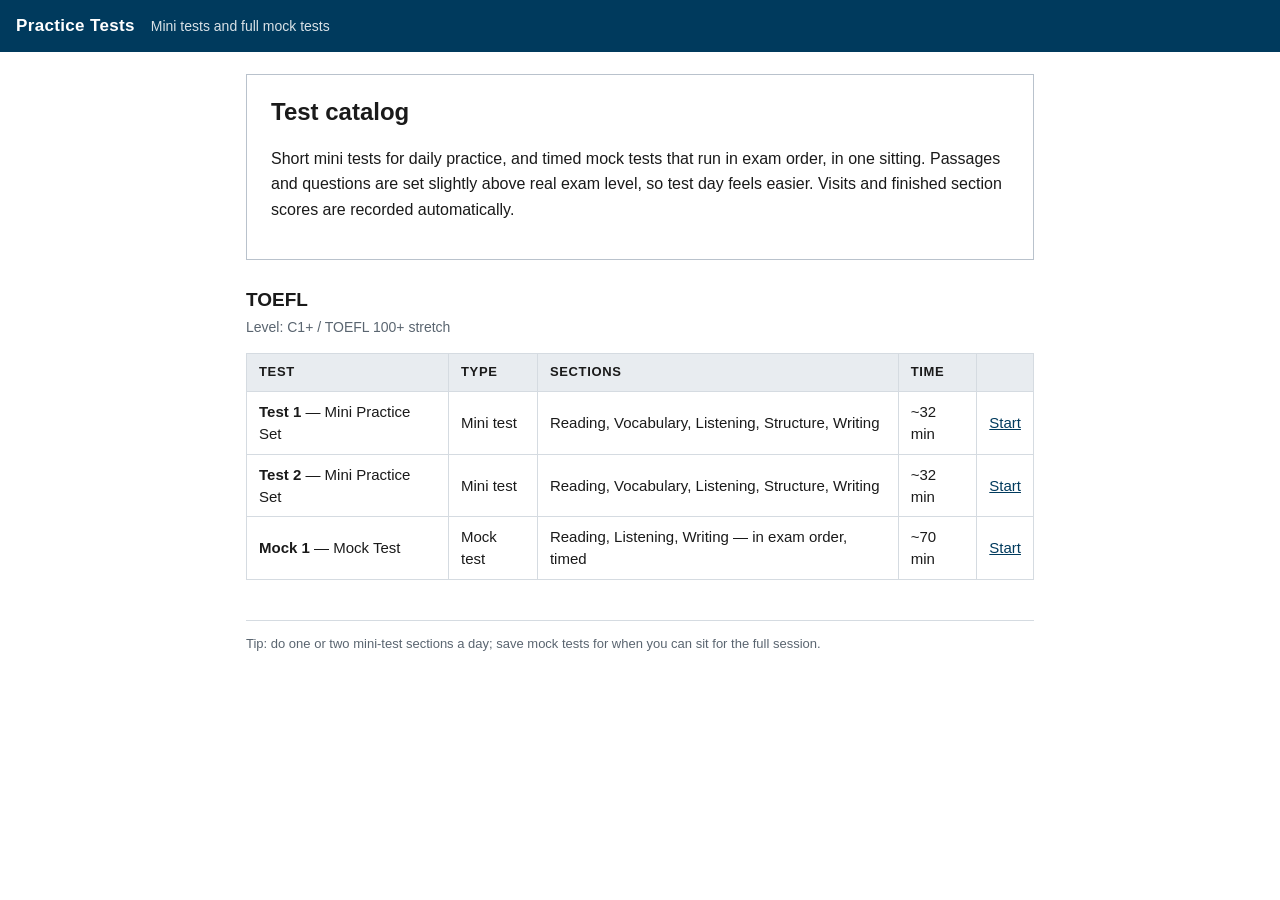
==== commit 572a30d0: "Add Test 2 and Mock 1 with shared exam-style player; new catalog landing" ====
--- a/toefl-practice-tests/index.html
+++ b/toefl-practice-tests/index.html
@@ -1,55 +1,41 @@
-<!DOCTYPE html>
+<!doctype html>
 <html lang="en">
 <head>
 <meta charset="utf-8">
 <meta name="viewport" content="width=device-width, initial-scale=1">
-<title>TOEFL Practice Tests</title>
-<style>
-  :root{--ink:#1c2430;--muted:#5b6b7f;--line:#dbe3ee;--accent:#2563eb;--bg:#f6f8fb;--card:#fff}
-  *{box-sizing:border-box}
-  body{margin:0;font-family:Georgia,'Times New Roman',serif;background:var(--bg);color:var(--ink)}
-  .wrap{max-width:820px;margin:0 auto;padding:32px 20px 64px}
-  .kicker{letter-spacing:.12em;text-transform:uppercase;font-size:12px;color:var(--muted);margin:0 0 8px}
-  h1{font-size:40px;line-height:1.1;margin:0 0 12px}
-  .lede{font-size:18px;line-height:1.55;color:#33404f;margin:0 0 28px}
-  .card{display:block;background:var(--card);border:1px solid var(--line);border-radius:14px;padding:22px 24px;margin:0 0 16px;text-decoration:none;color:inherit;box-shadow:0 1px 3px rgba(20,30,50,.05)}
-  a.card:hover{border-color:var(--accent)}
-  .card h2{margin:0 0 6px;font-size:24px}
-  .card p{margin:0 0 10px;color:#33404f;line-height:1.5}
-  .card ul{margin:0 0 12px;padding-left:20px;color:#33404f;line-height:1.6}
-  .chip{display:inline-block;border:1px solid var(--line);border-radius:999px;padding:3px 12px;font-size:13px;color:var(--muted);margin-right:8px}
-  .go{color:var(--accent);font-weight:bold}
-  .soon{opacity:.55}
-  footer{margin-top:36px;color:var(--muted);font-size:14px;line-height:1.6}
-</style>
+<title>Practice Tests</title>
+<link rel="stylesheet" href="assets/player.css">
 </head>
 <body>
-<div class="wrap">
-  <p class="kicker">Advanced practice · Level: just above TOEFL</p>
-  <h1>TOEFL Practice Tests</h1>
-  <p class="lede">Short practice sets instead of long sections — each set is five mini-tests of 4–12 minutes. The passages and vocabulary are deliberately a little harder than the real TOEFL, so test day feels easier. Pick a set, work through it, and your visits and scores are recorded automatically.</p>
-
-  <a class="card" href="test-1/">
-    <h2>Test 1 — Mini Practice Set</h2>
-    <p>Five mini-tests:</p>
-    <ul>
-      <li>Reading Sprint — Urban Wetlands</li>
-      <li>Vocabulary in Context — Academic Words</li>
-      <li>Listening Lab — Urban Ecology Lecture</li>
-      <li>Sentence Structure — Academic Style</li>
-      <li>Writing Studio — Integrated Response</li>
-    </ul>
-    <span class="chip">⏱ ~30 min for the full set</span><span class="chip">🎯 Level: C1+ / TOEFL 100+ stretch</span><span class="chip">💾 Stop midway — progress auto-saves on your device</span>
-    <p style="margin-top:12px"><span class="go">Start Test 1 →</span></p>
-  </a>
-
-  <div class="card soon">
-    <h2>Test 2</h2>
-    <p>Coming soon — a new set of five mini-tests at the same level.</p>
-    <span class="chip">Not available yet</span>
+<div class="exam-header"><span class="brand">Practice Tests</span><span class="test-name">Mini tests and full mock tests</span></div>
+<div class="main narrow">
+  <div class="directions">
+    <h1>Test catalog</h1>
+    <p>Short mini tests for daily practice, and timed mock tests that run in exam order, in one sitting. Passages and questions are set slightly above real exam level, so test day feels easier. Visits and finished section scores are recorded automatically.</p>
   </div>
 
-  <footer>Tip: do 1–2 mini-tests per day rather than a whole set at once. Scores are saved automatically when you finish each mini-test on this site.</footer>
+  <h2 style="font-size:19px;margin:26px 0 4px">TOEFL</h2>
+  <p class="small muted" style="margin:0 0 8px">Level: C1+ / TOEFL 100+ stretch</p>
+  <table class="sections">
+    <tr><th>Test</th><th>Type</th><th>Sections</th><th>Time</th><th></th></tr>
+    <tr>
+      <td><b>Test 1</b> — Mini Practice Set</td><td>Mini test</td>
+      <td>Reading, Vocabulary, Listening, Structure, Writing</td><td>~32 min</td>
+      <td><a href="test-1/">Start</a></td>
+    </tr>
+    <tr>
+      <td><b>Test 2</b> — Mini Practice Set</td><td>Mini test</td>
+      <td>Reading, Vocabulary, Listening, Structure, Writing</td><td>~32 min</td>
+      <td><a href="test-2/">Start</a></td>
+    </tr>
+    <tr>
+      <td><b>Mock 1</b> — Mock Test</td><td>Mock test</td>
+      <td>Reading, Listening, Writing — in exam order, timed</td><td>~70 min</td>
+      <td><a href="mock-1/">Start</a></td>
+    </tr>
+  </table>
+
+  <footer class="site">Tip: do one or two mini-test sections a day; save mock tests for when you can sit for the full session.</footer>
 </div>
 <script>
 function reportEvent(ev){
--- a/toefl-practice-tests/assets/player.css
+++ b/toefl-practice-tests/assets/player.css
@@ -0,0 +1,114 @@
+/* Exam-style UI: plain, text-first, modelled on computer-based test software.
+   No gradients, no shadows, no rounded cards. */
+:root{
+  --navy:#003a5d; --navy-dark:#002b45; --ink:#1a1a1a; --muted:#5a6570;
+  --bar:#e8ecf0; --line:#b9c2cc; --line-soft:#d5dbe1;
+  --sel-bg:#dcebf7; --good:#146c2e; --good-bg:#e6f4ea; --bad:#b3261e; --bad-bg:#fdecea;
+  --warn-bg:#fff4d6; --warn-line:#d9a400;
+}
+*{box-sizing:border-box}
+html,body{margin:0;padding:0}
+body{font-family:Arial,Helvetica,sans-serif;background:#fff;color:var(--ink);font-size:16px;line-height:1.45}
+button{font:inherit;cursor:pointer}
+a{color:var(--navy)}
+
+/* ---------- header band ---------- */
+.exam-header{background:var(--navy);color:#fff;padding:0 16px;height:52px;display:flex;align-items:center;gap:16px}
+.exam-header .brand{font-weight:bold;font-size:17px;letter-spacing:.02em;white-space:nowrap}
+.exam-header .test-name{font-size:14px;opacity:.85;white-space:nowrap;overflow:hidden;text-overflow:ellipsis}
+.exam-header .spacer{flex:1}
+.exam-header .hdr-btn{background:transparent;border:1px solid rgba(255,255,255,.55);color:#fff;border-radius:3px;padding:5px 12px;font-size:13px}
+.exam-header .hdr-btn:hover{background:rgba(255,255,255,.12)}
+
+/* ---------- toolbar ---------- */
+.toolbar{background:var(--bar);border-bottom:1px solid var(--line);padding:7px 16px;display:flex;align-items:center;gap:10px;flex-wrap:wrap}
+.toolbar .sec-name{font-weight:bold;font-size:14px}
+.toolbar .q-count{font-size:14px;color:#333}
+.toolbar .timer{font-variant-numeric:tabular-nums;font-weight:bold;font-size:14px;margin-left:auto}
+.toolbar .timer.low{color:var(--bad)}
+.tbtn{background:#f7f7f7;border:1px solid #767676;border-radius:3px;padding:6px 16px;font-size:14px;color:var(--ink)}
+.tbtn:hover{background:#ececec}
+.tbtn:disabled{opacity:.45;cursor:default}
+.tbtn.primary{background:var(--navy);border-color:var(--navy-dark);color:#fff}
+.tbtn.primary:hover{background:var(--navy-dark)}
+
+/* ---------- layout ---------- */
+.main{max-width:1180px;margin:0 auto;padding:22px 16px 60px}
+.main.narrow{max-width:820px}
+.split{display:flex;gap:0;border:1px solid var(--line);min-height:480px}
+.pane-passage{flex:1 1 50%;padding:20px 24px;overflow-y:auto;max-height:calc(100vh - 210px);border-right:1px solid var(--line)}
+.pane-question{flex:1 1 50%;padding:20px 24px;overflow-y:auto;max-height:calc(100vh - 210px)}
+@media(max-width:760px){
+  .split{flex-direction:column}
+  .pane-passage{border-right:0;border-bottom:1px solid var(--line);max-height:300px}
+  .pane-question{max-height:none}
+}
+.passage-text{font-family:Georgia,'Times New Roman',serif;font-size:17px;line-height:1.65}
+.passage-text p{margin:0 0 14px}
+.pane-label{font-size:12px;font-weight:bold;letter-spacing:.08em;text-transform:uppercase;color:var(--muted);margin:0 0 10px}
+
+/* ---------- start / directions ---------- */
+.directions{border:1px solid var(--line);padding:20px 24px;background:#fff}
+.directions h1{font-size:24px;margin:0 0 4px}
+.directions h2{font-size:19px;margin:0 0 10px}
+.directions .sub{color:var(--muted);margin:0 0 16px}
+.directions p{line-height:1.6}
+table.sections{border-collapse:collapse;width:100%;margin:16px 0}
+table.sections th,table.sections td{border:1px solid var(--line-soft);padding:9px 12px;text-align:left;font-size:15px}
+table.sections th{background:var(--bar);font-size:13px;text-transform:uppercase;letter-spacing:.05em}
+table.sections td.status{white-space:nowrap}
+.notice{border:1px solid var(--warn-line);background:var(--warn-bg);padding:12px 16px;margin:16px 0;font-size:15px}
+.btn-row{display:flex;gap:10px;flex-wrap:wrap;margin-top:18px}
+.btn{background:#f7f7f7;border:1px solid #767676;border-radius:3px;padding:9px 20px;font-size:15px;color:var(--ink)}
+.btn:hover{background:#ececec}
+.btn.primary{background:var(--navy);border-color:var(--navy-dark);color:#fff;font-weight:bold}
+.btn.primary:hover{background:var(--navy-dark)}
+.btn:disabled{opacity:.45;cursor:default}
+
+/* ---------- questions ---------- */
+.q-head{font-size:15px;color:#333;margin:0 0 6px}
+.q-text{font-size:17px;font-weight:bold;line-height:1.5;margin:0 0 16px}
+.opts{display:flex;flex-direction:column;gap:9px}
+.opt{display:flex;gap:12px;align-items:flex-start;border:1px solid #c4c4c4;border-radius:3px;padding:11px 13px;cursor:pointer;background:#fff}
+.opt:hover{border-color:#8a8a8a}
+.opt .letter{flex:0 0 auto;width:24px;height:24px;border:1px solid #767676;border-radius:50%;display:flex;align-items:center;justify-content:center;font-size:13px;font-weight:bold;margin-top:1px}
+.opt.sel{background:var(--sel-bg);border-color:var(--navy)}
+.opt.sel .letter{background:var(--navy);color:#fff;border-color:var(--navy)}
+.opt input{position:absolute;opacity:0;pointer-events:none}
+.review-opt{cursor:default}
+.review-opt.correct{background:var(--good-bg);border-color:var(--good)}
+.review-opt.correct .letter{background:var(--good);color:#fff;border-color:var(--good)}
+.review-opt.wrong{background:var(--bad-bg);border-color:var(--bad)}
+.review-opt.wrong .letter{background:var(--bad);color:#fff;border-color:var(--bad)}
+.explain{border-left:3px solid var(--navy);background:#f2f6fa;padding:11px 14px;margin:14px 0;font-size:15px;line-height:1.55}
+.explain b{color:var(--navy)}
+.verdict{font-weight:bold;margin:0 0 4px}
+.verdict.right{color:var(--good)} .verdict.wrong{color:var(--bad)}
+
+/* ---------- review table ---------- */
+table.review{border-collapse:collapse;width:100%;margin:14px 0}
+table.review th,table.review td{border:1px solid var(--line-soft);padding:8px 12px;font-size:15px;text-align:left}
+table.review th{background:var(--bar);font-size:13px;text-transform:uppercase;letter-spacing:.05em}
+table.review tr.jump{cursor:pointer}
+table.review tr.jump:hover{background:#f2f6fa}
+
+/* ---------- writing ---------- */
+textarea.write-box{width:100%;min-height:300px;border:1px solid #8a8a8a;border-radius:3px;padding:13px;font:inherit;font-size:16px;line-height:1.55;resize:vertical}
+.wordcount{font-size:14px;color:var(--muted);margin-top:6px}
+.checklist{margin:12px 0;padding-left:20px;line-height:1.7;font-size:15px}
+.rate-row{display:flex;gap:8px;margin:10px 0}
+.rate-btn{width:44px;height:44px;border:1px solid #767676;border-radius:3px;background:#fff;font-weight:bold;font-size:16px}
+.rate-btn.sel{background:var(--navy);color:#fff;border-color:var(--navy)}
+.model-answer{border:1px solid var(--line-soft);padding:6px 18px;margin-top:14px;background:#fbfbfb}
+.model-answer summary{cursor:pointer;font-weight:bold;padding:10px 0}
+.model-answer .passage-text{font-size:16px}
+
+/* ---------- results / history ---------- */
+.score-line{font-size:21px;font-weight:bold;margin:4px 0}
+table.history{border-collapse:collapse;width:100%;margin:12px 0}
+table.history th,table.history td{border:1px solid var(--line-soft);padding:8px 12px;font-size:15px;text-align:left}
+table.history th{background:var(--bar);font-size:13px;text-transform:uppercase;letter-spacing:.05em}
+.muted{color:var(--muted)}
+.small{font-size:14px}
+audio{width:100%;margin:10px 0}
+footer.site{border-top:1px solid var(--line-soft);margin-top:40px;padding-top:14px;color:var(--muted);font-size:13px}
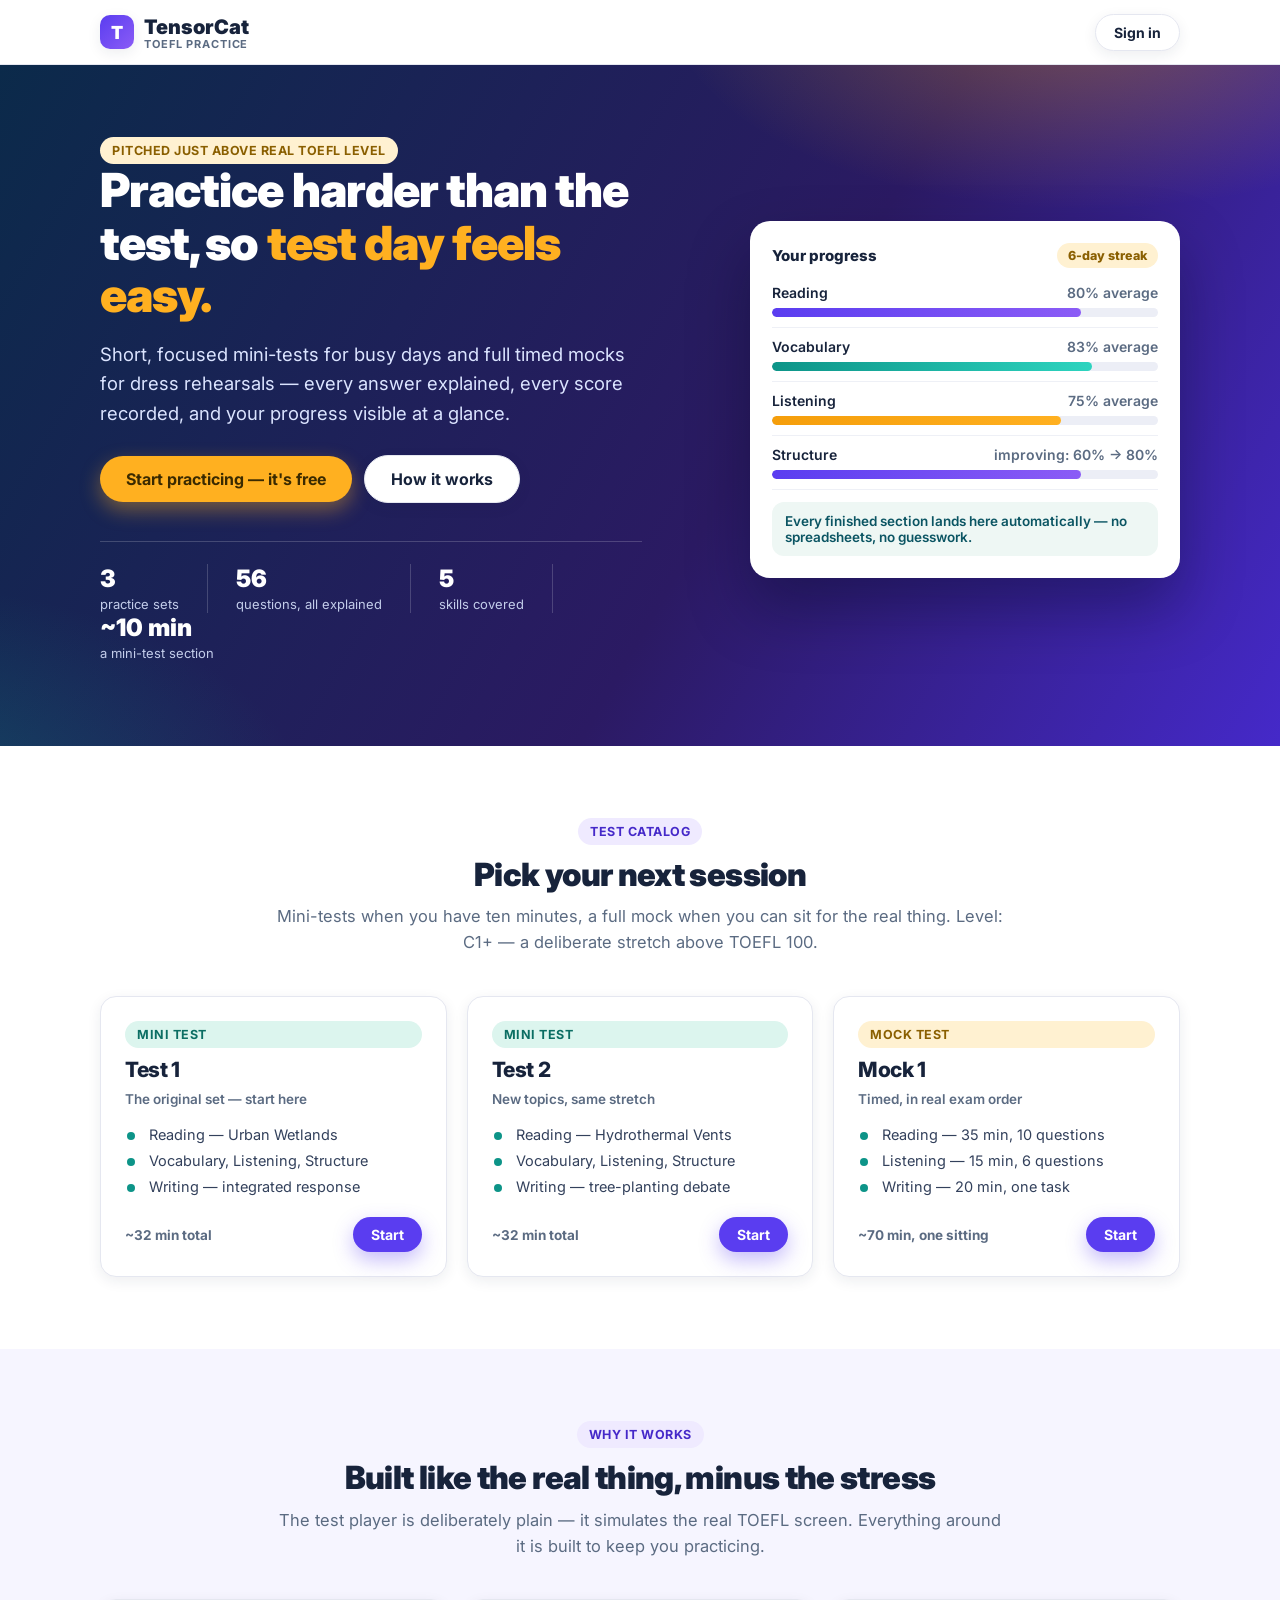
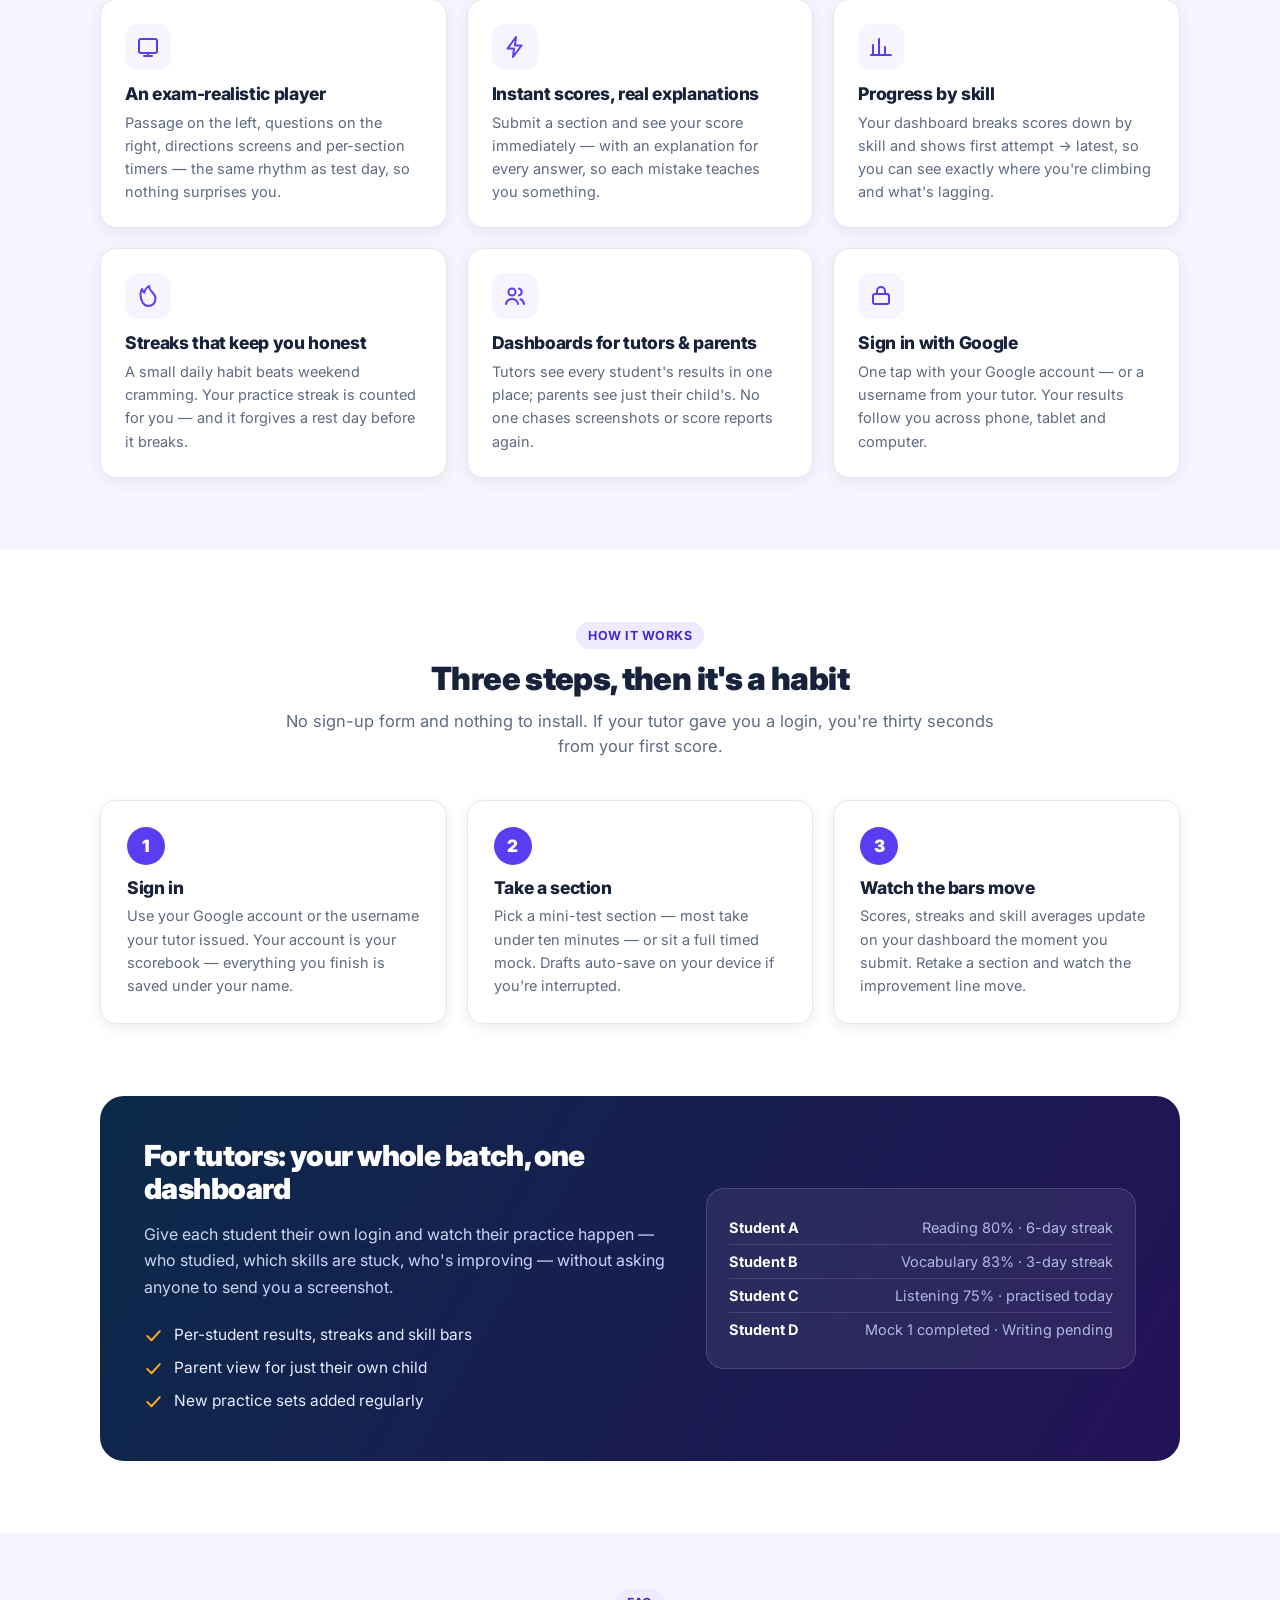
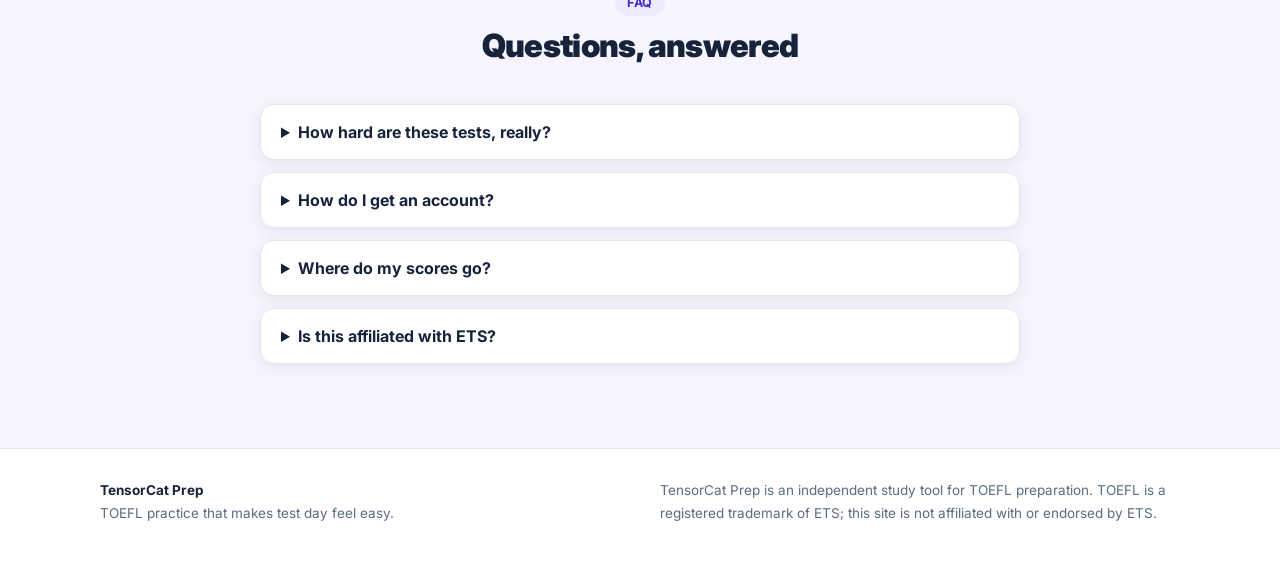
==== commit 348ead1f: "Redesign landing page in the new TensorCat Prep design" ====
--- a/toefl-practice-tests/index.html
+++ b/toefl-practice-tests/index.html
@@ -3,54 +3,214 @@
 <head>
 <meta charset="utf-8">
 <meta name="viewport" content="width=device-width, initial-scale=1">
-<title>Practice Tests</title>
-<link rel="stylesheet" href="assets/player.css">
+<title>TensorCat Prep — TOEFL Practice Tests</title>
+<meta name="description" content="Short TOEFL mini-tests and full timed mocks, pitched just above real test level, with instant explanations and progress that tracks itself.">
+<link rel="stylesheet" href="assets/site.css">
 </head>
 <body>
-<div class="exam-header"><span class="brand">Practice Tests</span><span class="test-name">Mini tests and full mock tests</span></div>
-<div class="main narrow">
-  <div class="directions">
-    <h1>Test catalog</h1>
-    <p>Short mini tests for daily practice, and timed mock tests that run in exam order, in one sitting. Passages and questions are set slightly above real exam level, so test day feels easier. Visits and finished section scores are recorded automatically.</p>
-  </div>
-
-  <h2 style="font-size:19px;margin:26px 0 4px">TOEFL</h2>
-  <p class="small muted" style="margin:0 0 8px">Level: C1+ / TOEFL 100+ stretch</p>
-  <table class="sections">
-    <tr><th>Test</th><th>Type</th><th>Sections</th><th>Time</th><th></th></tr>
-    <tr>
-      <td><b>Test 1</b> — Mini Practice Set</td><td>Mini test</td>
-      <td>Reading, Vocabulary, Listening, Structure, Writing</td><td>~32 min</td>
-      <td><a href="test-1/">Start</a></td>
-    </tr>
-    <tr>
-      <td><b>Test 2</b> — Mini Practice Set</td><td>Mini test</td>
-      <td>Reading, Vocabulary, Listening, Structure, Writing</td><td>~32 min</td>
-      <td><a href="test-2/">Start</a></td>
-    </tr>
-    <tr>
-      <td><b>Mock 1</b> — Mock Test</td><td>Mock test</td>
-      <td>Reading, Listening, Writing — in exam order, timed</td><td>~70 min</td>
-      <td><a href="mock-1/">Start</a></td>
-    </tr>
-  </table>
-
-  <footer class="site">Tip: do one or two mini-test sections a day; save mock tests for when you can sit for the full session.</footer>
+
+<header class="topbar">
+  <div class="wrap">
+    <a class="logo" href="./"><span class="mark">T</span><span>TensorCat<small>TOEFL Practice</small></span></a>
+    <span class="spacer"></span>
+    <span id="dashLink"><a class="btn sm ghost" href="login/">Sign in</a></span>
+  </div>
+</header>
+
+<div class="hero">
+  <div class="wrap">
+    <div>
+      <span class="chip amber">Pitched just above real TOEFL level</span>
+      <h1>Practice harder than the test, so <span class="hl">test day feels easy.</span></h1>
+      <p class="lede">Short, focused mini-tests for busy days and full timed mocks for dress rehearsals — every answer explained, every score recorded, and your progress visible at a glance.</p>
+      <div class="cta">
+        <a class="btn amber" href="test-1/">Start practicing — it's free</a>
+        <a class="btn ghost" href="#how">How it works</a>
+      </div>
+      <div class="stats">
+        <div class="stat"><b>3</b><span>practice sets</span></div>
+        <div class="stat"><b>56</b><span>questions, all explained</span></div>
+        <div class="stat"><b>5</b><span>skills covered</span></div>
+        <div class="stat"><b>~10 min</b><span>a mini-test section</span></div>
+      </div>
+    </div>
+    <div class="mock" aria-hidden="true">
+      <div class="m-head"><span class="m-title">Your progress</span><span class="streak">6-day streak</span></div>
+      <div class="mrow"><div class="lbl"><span>Reading</span><span>80% average</span></div><div class="bar"><i style="width:80%"></i></div></div>
+      <div class="mrow"><div class="lbl"><span>Vocabulary</span><span>83% average</span></div><div class="bar"><i class="teal" style="width:83%"></i></div></div>
+      <div class="mrow"><div class="lbl"><span>Listening</span><span>75% average</span></div><div class="bar"><i class="amber" style="width:75%"></i></div></div>
+      <div class="mrow"><div class="lbl"><span>Structure</span><span>improving: 60% → 80%</span></div><div class="bar"><i style="width:80%"></i></div></div>
+      <div class="m-foot">Every finished section lands here automatically — no spreadsheets, no guesswork.</div>
+    </div>
+  </div>
 </div>
+
+<section id="tests">
+  <div class="wrap">
+    <div class="eyebrow"><span class="chip">Test catalog</span></div>
+    <h2>Pick your next session</h2>
+    <p class="sub">Mini-tests when you have ten minutes, a full mock when you can sit for the real thing. Level: C1+ — a deliberate stretch above TOEFL 100.</p>
+    <div class="test-grid">
+      <div class="tcard">
+        <span class="chip teal">Mini test</span>
+        <h3>Test 1</h3>
+        <div class="meta">The original set — start here</div>
+        <ul>
+          <li>Reading — Urban Wetlands</li>
+          <li>Vocabulary, Listening, Structure</li>
+          <li>Writing — integrated response</li>
+        </ul>
+        <div class="foot"><span class="time">~32 min total</span><a class="btn sm" href="test-1/">Start</a></div>
+      </div>
+      <div class="tcard">
+        <span class="chip teal">Mini test</span>
+        <h3>Test 2</h3>
+        <div class="meta">New topics, same stretch</div>
+        <ul>
+          <li>Reading — Hydrothermal Vents</li>
+          <li>Vocabulary, Listening, Structure</li>
+          <li>Writing — tree-planting debate</li>
+        </ul>
+        <div class="foot"><span class="time">~32 min total</span><a class="btn sm" href="test-2/">Start</a></div>
+      </div>
+      <div class="tcard">
+        <span class="chip amber">Mock test</span>
+        <h3>Mock 1</h3>
+        <div class="meta">Timed, in real exam order</div>
+        <ul>
+          <li>Reading — 35 min, 10 questions</li>
+          <li>Listening — 15 min, 6 questions</li>
+          <li>Writing — 20 min, one task</li>
+        </ul>
+        <div class="foot"><span class="time">~70 min, one sitting</span><a class="btn sm" href="mock-1/">Start</a></div>
+      </div>
+    </div>
+  </div>
+</section>
+
+<section class="soft" id="features">
+  <div class="wrap">
+    <div class="eyebrow"><span class="chip">Why it works</span></div>
+    <h2>Built like the real thing, minus the stress</h2>
+    <p class="sub">The test player is deliberately plain — it simulates the real TOEFL screen. Everything around it is built to keep you practicing.</p>
+    <div class="feat-grid">
+      <div class="feat">
+        <div class="ic"><svg viewBox="0 0 24 24"><rect x="3" y="4" width="18" height="14" rx="2"/><path d="M8 21h8M12 18v3"/></svg></div>
+        <h3>An exam-realistic player</h3>
+        <p>Passage on the left, questions on the right, directions screens and per-section timers — the same rhythm as test day, so nothing surprises you.</p>
+      </div>
+      <div class="feat">
+        <div class="ic"><svg viewBox="0 0 24 24"><path d="M13 2 4.5 13.5H11L10 22l8.5-11.5H12L13 2z"/></svg></div>
+        <h3>Instant scores, real explanations</h3>
+        <p>Submit a section and see your score immediately — with an explanation for every answer, so each mistake teaches you something.</p>
+      </div>
+      <div class="feat">
+        <div class="ic"><svg viewBox="0 0 24 24"><path d="M4 20V10M10 20V4M16 20v-8M22 20H2"/></svg></div>
+        <h3>Progress by skill</h3>
+        <p>Your dashboard breaks scores down by skill and shows first attempt → latest, so you can see exactly where you're climbing and what's lagging.</p>
+      </div>
+      <div class="feat">
+        <div class="ic"><svg viewBox="0 0 24 24"><path d="M12 22c4.4 0 7.5-3 7.5-7.2 0-3.1-2-5.4-3.6-7C14.3 6.2 13 4.5 13 2c-3 2-4.5 4.3-4.6 6.7C7.2 7.9 6.3 6.6 6 5c-1 1.6-1.5 3.4-1.5 5.3C4.5 16.6 7.6 22 12 22z"/></svg></div>
+        <h3>Streaks that keep you honest</h3>
+        <p>A small daily habit beats weekend cramming. Your practice streak is counted for you — and it forgives a rest day before it breaks.</p>
+      </div>
+      <div class="feat">
+        <div class="ic"><svg viewBox="0 0 24 24"><circle cx="9" cy="8" r="3.5"/><path d="M3 20c.6-3.4 3-5 6-5s5.4 1.6 6 5M16 4.6a3.5 3.5 0 0 1 0 6.8M21 20c-.4-2.6-1.7-4.2-3.5-4.7"/></svg></div>
+        <h3>Dashboards for tutors &amp; parents</h3>
+        <p>Tutors see every student's results in one place; parents see just their child's. No one chases screenshots or score reports again.</p>
+      </div>
+      <div class="feat">
+        <div class="ic"><svg viewBox="0 0 24 24"><rect x="4" y="10" width="16" height="10" rx="2"/><path d="M8 10V7a4 4 0 0 1 8 0v3"/></svg></div>
+        <h3>Sign in with Google</h3>
+        <p>One tap with your Google account — or a username from your tutor. Your results follow you across phone, tablet and computer.</p>
+      </div>
+    </div>
+  </div>
+</section>
+
+<section id="how">
+  <div class="wrap">
+    <div class="eyebrow"><span class="chip">How it works</span></div>
+    <h2>Three steps, then it's a habit</h2>
+    <p class="sub">No sign-up form and nothing to install. If your tutor gave you a login, you're thirty seconds from your first score.</p>
+    <div class="steps">
+      <div class="step"><div class="n">1</div><h3>Sign in</h3><p>Use your Google account or the username your tutor issued. Your account is your scorebook — everything you finish is saved under your name.</p></div>
+      <div class="step"><div class="n">2</div><h3>Take a section</h3><p>Pick a mini-test section — most take under ten minutes — or sit a full timed mock. Drafts auto-save on your device if you're interrupted.</p></div>
+      <div class="step"><div class="n">3</div><h3>Watch the bars move</h3><p>Scores, streaks and skill averages update on your dashboard the moment you submit. Retake a section and watch the improvement line move.</p></div>
+    </div>
+  </div>
+</section>
+
+<section style="padding-top:0">
+  <div class="wrap">
+    <div class="band">
+      <div>
+        <h2>For tutors: your whole batch, one dashboard</h2>
+        <p>Give each student their own login and watch their practice happen — who studied, which skills are stuck, who's improving — without asking anyone to send you a screenshot.</p>
+        <ul>
+          <li><svg viewBox="0 0 24 24"><path d="M4 12.5 9.5 18 20 6.5"/></svg>Per-student results, streaks and skill bars</li>
+          <li><svg viewBox="0 0 24 24"><path d="M4 12.5 9.5 18 20 6.5"/></svg>Parent view for just their own child</li>
+          <li><svg viewBox="0 0 24 24"><path d="M4 12.5 9.5 18 20 6.5"/></svg>New practice sets added regularly</li>
+        </ul>
+      </div>
+      <div class="panel" aria-hidden="true">
+        <div class="pr"><b>Student A</b><span>Reading 80% · 6-day streak</span></div>
+        <div class="pr"><b>Student B</b><span>Vocabulary 83% · 3-day streak</span></div>
+        <div class="pr"><b>Student C</b><span>Listening 75% · practised today</span></div>
+        <div class="pr"><b>Student D</b><span>Mock 1 completed · Writing pending</span></div>
+      </div>
+    </div>
+  </div>
+</section>
+
+<section class="soft" id="faq" style="padding-top:56px">
+  <div class="wrap">
+    <div class="eyebrow"><span class="chip">FAQ</span></div>
+    <h2>Questions, answered</h2>
+    <p class="sub"></p>
+    <div class="faq">
+      <details><summary>How hard are these tests, really?</summary><p>Deliberately a notch above the real TOEFL (about C1+ level). If you can hold your own here, the real test should feel more comfortable — that's the point of practising above level.</p></details>
+      <details><summary>How do I get an account?</summary><p>Accounts are issued by your tutor — there's no public sign-up form. If you already have a Google account your tutor has approved, just use "Continue with Google" on the sign-in page.</p></details>
+      <details><summary>Where do my scores go?</summary><p>Every finished section is recorded to your account automatically and shown on your dashboard, with your skill averages and practice streak. Your tutor (and a linked parent) can see them too.</p></details>
+      <details><summary>Is this affiliated with ETS?</summary><p>No. TensorCat Prep is an independent study tool for TOEFL preparation. TOEFL is a registered trademark of ETS; this site is not affiliated with or endorsed by ETS, and all practice material here is original.</p></details>
+    </div>
+  </div>
+</section>
+
+<footer class="site">
+  <div class="wrap">
+    <div><b style="color:var(--ink)">TensorCat Prep</b><br>TOEFL practice that makes test day feel easy.</div>
+    <div style="max-width:520px">TensorCat Prep is an independent study tool for TOEFL preparation. TOEFL is a registered trademark of ETS; this site is not affiliated with or endorsed by ETS.</div>
+  </div>
+</footer>
+
 <script>
 function reportEvent(ev){
   try{
     var h = location.hostname;
     if(!(h === '3.15.95.160' || h === 'tensorcat.io' || /\.tensorcat\.io$/.test(h))) return;
     var body = JSON.stringify(ev);
+    var base = window.API_BASE || '/api';
     if(navigator.sendBeacon){
-      navigator.sendBeacon('/api/event', new Blob([body], {type:'application/json'}));
+      navigator.sendBeacon(base + '/event', new Blob([body], {type:'application/json'}));
     } else {
-      fetch('/api/event', {method:'POST', headers:{'Content-Type':'application/json'}, body:body, keepalive:true}).catch(function(){});
+      fetch(base + '/event', {method:'POST', headers:{'Content-Type':'application/json'}, body:body, keepalive:true}).catch(function(){});
     }
   }catch(e){}
 }
 reportEvent({type:'visit', set:'Landing Page', date:new Date().toISOString()});
+fetch((window.API_BASE || '/api') + '/me', {credentials:'same-origin'}).then(function(r){ return r.ok ? r.json() : null; }).then(function(j){
+  if(j && j.username){
+    var name = j.display_name || j.username;
+    document.getElementById('dashLink').innerHTML =
+      '<span class="who"><span class="avatar">' + name.charAt(0) + '</span>' + name + '</span> ' +
+      '<a href="dashboard/"><button class="btn sm" type="button">My results</button></a> ' +
+      '<button class="btn sm ghost" type="button" id="logoutBtn2">Log out</button>';
+    document.getElementById('logoutBtn2').addEventListener('click', function(){
+      fetch((window.API_BASE || '/api') + '/logout', {method:'POST', credentials:'same-origin'}).catch(function(){}).then(function(){ location.href = 'login/'; });
+    });
+  }
+}).catch(function(){});
 </script>
 </body>
 </html>
--- a/toefl-practice-tests/assets/site.css
+++ b/toefl-practice-tests/assets/site.css
@@ -0,0 +1,191 @@
+/* TensorCat Prep — marketing & app pages (landing, login, dashboard).
+   The exam player keeps its own player.css on purpose: it simulates the real test. */
+@import url('https://fonts.googleapis.com/css2?family=Inter:wght@400;500;600;700;800;900&display=swap');
+
+:root{
+  --ink:#17233b; --navy:#0b2a4a; --brand:#5a3df0; --brand-dark:#4529c9;
+  --accent:#ffb020; --teal:#0d9488; --muted:#5b6b82; --line:#e5e7f0;
+  --soft:#f6f5ff; --soft2:#eef7f4; --card:#ffffff;
+  --shadow:0 12px 32px rgba(23,35,59,.10); --shadow-sm:0 4px 14px rgba(23,35,59,.08);
+  --r:16px;
+}
+*{box-sizing:border-box;}
+html{scroll-behavior:smooth;}
+body{margin:0;font-family:'Inter',-apple-system,'Segoe UI',Arial,sans-serif;color:var(--ink);background:#fff;-webkit-font-smoothing:antialiased;}
+a{color:var(--brand);text-decoration:none;}
+h1,h2,h3{letter-spacing:-.02em;line-height:1.12;margin:0;}
+.wrap{max-width:1120px;margin:0 auto;padding:0 20px;}
+.btn{display:inline-flex;align-items:center;gap:8px;border:none;cursor:pointer;font:inherit;font-weight:700;
+  padding:13px 26px;border-radius:999px;background:var(--brand);color:#fff;font-size:16px;
+  box-shadow:0 8px 20px rgba(90,61,240,.35);transition:transform .15s, background .15s;}
+.btn:hover{background:var(--brand-dark);transform:translateY(-1px);}
+.btn.amber{background:var(--accent);color:#3a2a00;box-shadow:0 8px 20px rgba(255,176,32,.4);}
+.btn.amber:hover{background:#f5a400;}
+.btn.ghost{background:#fff;color:var(--ink);box-shadow:var(--shadow-sm);border:1px solid var(--line);}
+.btn.ghost:hover{background:#f8f8fc;}
+.btn.sm{padding:9px 18px;font-size:14px;}
+.chip{display:inline-flex;align-items:center;gap:6px;font-size:12.5px;font-weight:700;letter-spacing:.04em;
+  text-transform:uppercase;padding:6px 12px;border-radius:999px;background:#efeaff;color:var(--brand-dark);}
+.chip.teal{background:#dcf5ee;color:#0b6e63;}
+.chip.amber{background:#fff1d1;color:#8a5f00;}
+
+/* ── Top bar ─────────────────────────── */
+.topbar{position:sticky;top:0;z-index:50;background:rgba(255,255,255,.9);backdrop-filter:blur(10px);border-bottom:1px solid var(--line);}
+.topbar .wrap{display:flex;align-items:center;gap:14px;height:64px;}
+.logo{display:flex;align-items:center;gap:10px;font-weight:900;font-size:20px;color:var(--ink);}
+.logo .mark{width:34px;height:34px;border-radius:10px;background:linear-gradient(135deg,var(--brand),#8b5cf6);
+  display:flex;align-items:center;justify-content:center;color:#fff;font-size:18px;font-weight:900;box-shadow:var(--shadow-sm);}
+.logo small{font-size:11px;font-weight:700;color:var(--muted);letter-spacing:.08em;text-transform:uppercase;display:block;line-height:1;}
+.topbar .spacer{flex:1;}
+.topbar .who{display:flex;align-items:center;gap:10px;font-size:14px;font-weight:600;color:var(--ink);}
+.topbar .avatar{width:32px;height:32px;border-radius:50%;background:var(--soft);border:1px solid var(--line);
+  display:flex;align-items:center;justify-content:center;font-weight:800;color:var(--brand-dark);text-transform:uppercase;}
+
+/* ── Hero ────────────────────────────── */
+.hero{background:
+  radial-gradient(700px 340px at 85% -60px, rgba(255,176,32,.35), transparent 60%),
+  radial-gradient(800px 420px at -10% 110%, rgba(13,148,136,.35), transparent 55%),
+  linear-gradient(120deg,#0b2a4a 0%, #2b1a63 58%, #4529c9 100%);
+  color:#fff;padding:72px 0 84px;overflow:hidden;}
+.hero .wrap{display:grid;grid-template-columns:1.05fr .95fr;gap:48px;align-items:center;}
+@media (max-width:900px){ .hero .wrap{grid-template-columns:1fr;} }
+.hero h1{font-size:47px;font-weight:900;}
+@media (max-width:560px){ .hero h1{font-size:34px;} }
+.hero h1 .hl{color:var(--accent);}
+.hero p.lede{font-size:18.5px;line-height:1.6;color:#dbe4ff;margin:18px 0 26px;max-width:34em;}
+.hero .cta{display:flex;gap:12px;flex-wrap:wrap;align-items:center;}
+.hero .stats{display:flex;gap:0;margin-top:38px;border-top:1px solid rgba(255,255,255,.18);padding-top:22px;flex-wrap:wrap;}
+.hero .stat{padding-right:28px;margin-right:28px;border-right:1px solid rgba(255,255,255,.18);}
+.hero .stat:last-child{border-right:none;margin-right:0;padding-right:0;}
+.hero .stat b{display:block;font-size:24px;font-weight:900;}
+.hero .stat span{font-size:13px;color:#c3cdea;}
+
+/* floating results card in the hero */
+.mock{background:#fff;color:var(--ink);border-radius:20px;box-shadow:0 30px 60px rgba(3,10,30,.35);padding:22px;max-width:430px;justify-self:end;width:100%;}
+@media (max-width:900px){ .mock{justify-self:start;} }
+.mock .m-head{display:flex;align-items:center;justify-content:space-between;margin-bottom:6px;}
+.mock .m-title{font-weight:800;font-size:15px;}
+.mock .streak{background:#fff1d1;color:#8a5f00;font-weight:800;font-size:12.5px;padding:5px 11px;border-radius:999px;}
+.mock .mrow{padding:10px 0;border-bottom:1px solid #eef0f6;}
+.mock .mrow:last-of-type{border-bottom:none;}
+.mock .mrow .lbl{display:flex;justify-content:space-between;font-size:14px;font-weight:600;margin-bottom:7px;}
+.mock .mrow .lbl span:last-child{color:var(--muted);font-weight:600;}
+.mock .bar{height:9px;background:#eceef6;border-radius:99px;overflow:hidden;}
+.mock .bar i{display:block;height:100%;border-radius:99px;background:linear-gradient(90deg,var(--brand),#8b5cf6);}
+.mock .bar i.teal{background:linear-gradient(90deg,var(--teal),#2dd4bf);}
+.mock .bar i.amber{background:linear-gradient(90deg,#f59e0b,var(--accent));}
+.mock .m-foot{margin-top:12px;background:var(--soft2);border-radius:12px;padding:11px 13px;font-size:13.5px;color:#0b5563;font-weight:600;}
+
+/* ── Sections ────────────────────────── */
+section{padding:72px 0;}
+section.soft{background:var(--soft);}
+section h2{font-size:32px;font-weight:900;text-align:center;}
+section .sub{text-align:center;color:var(--muted);font-size:16.5px;margin:12px auto 40px;max-width:44em;line-height:1.55;}
+.eyebrow{text-align:center;margin-bottom:12px;}
+
+/* test catalog cards */
+.test-grid{display:grid;grid-template-columns:repeat(3,1fr);gap:20px;}
+@media (max-width:900px){ .test-grid{grid-template-columns:1fr;} }
+.tcard{background:var(--card);border:1px solid var(--line);border-radius:var(--r);padding:24px;box-shadow:var(--shadow-sm);
+  display:flex;flex-direction:column;gap:10px;transition:transform .15s, box-shadow .15s;}
+.tcard:hover{transform:translateY(-3px);box-shadow:var(--shadow);}
+.tcard h3{font-size:21px;font-weight:800;}
+.tcard .meta{font-size:13.5px;color:var(--muted);font-weight:600;}
+.tcard ul{margin:4px 0 8px;padding:0;list-style:none;font-size:14.5px;color:#33415c;}
+.tcard ul li{padding:4.5px 0 4.5px 24px;position:relative;}
+.tcard ul li::before{content:"";position:absolute;left:2px;top:11px;width:8px;height:8px;border-radius:50%;background:var(--teal);}
+.tcard .foot{margin-top:auto;display:flex;align-items:center;justify-content:space-between;gap:10px;}
+.tcard .time{font-size:13.5px;color:var(--muted);font-weight:700;}
+
+/* features */
+.feat-grid{display:grid;grid-template-columns:repeat(3,1fr);gap:20px;}
+@media (max-width:900px){ .feat-grid{grid-template-columns:1fr 1fr;} }
+@media (max-width:600px){ .feat-grid{grid-template-columns:1fr;} }
+.feat{background:#fff;border:1px solid var(--line);border-radius:var(--r);padding:24px;box-shadow:var(--shadow-sm);}
+.feat .ic{width:46px;height:46px;border-radius:13px;background:var(--soft);display:flex;align-items:center;justify-content:center;margin-bottom:14px;}
+.feat .ic svg{width:24px;height:24px;stroke:var(--brand);fill:none;stroke-width:2;stroke-linecap:round;stroke-linejoin:round;}
+.feat h3{font-size:17.5px;font-weight:800;margin-bottom:7px;}
+.feat p{margin:0;font-size:14.5px;line-height:1.6;color:var(--muted);}
+
+/* steps */
+.steps{display:grid;grid-template-columns:repeat(3,1fr);gap:20px;counter-reset:step;}
+@media (max-width:900px){ .steps{grid-template-columns:1fr;} }
+.step{background:#fff;border-radius:var(--r);padding:26px;border:1px solid var(--line);box-shadow:var(--shadow-sm);}
+.step .n{width:38px;height:38px;border-radius:50%;background:var(--brand);color:#fff;font-weight:900;display:flex;align-items:center;justify-content:center;font-size:17px;margin-bottom:13px;}
+.step h3{font-size:17.5px;font-weight:800;margin-bottom:7px;}
+.step p{margin:0;font-size:14.5px;line-height:1.6;color:var(--muted);}
+
+/* dark band (tutors) */
+.band{background:linear-gradient(120deg,#0b2a4a,#241257);color:#fff;border-radius:24px;padding:44px;display:grid;grid-template-columns:1.1fr .9fr;gap:36px;align-items:center;}
+@media (max-width:900px){ .band{grid-template-columns:1fr;padding:30px;} }
+.band h2{text-align:left;color:#fff;font-size:29px;}
+.band p{color:#c9d4f5;line-height:1.65;font-size:16px;}
+.band ul{list-style:none;margin:18px 0 0;padding:0;}
+.band li{padding:7px 0 7px 30px;position:relative;font-size:15.5px;color:#e7ecff;}
+.band li svg{position:absolute;left:0;top:8px;width:19px;height:19px;stroke:var(--accent);fill:none;stroke-width:2.4;stroke-linecap:round;stroke-linejoin:round;}
+.band .panel{background:rgba(255,255,255,.07);border:1px solid rgba(255,255,255,.14);border-radius:18px;padding:22px;}
+.band .panel .pr{display:flex;justify-content:space-between;font-size:14.5px;padding:8px 0;border-bottom:1px solid rgba(255,255,255,.12);}
+.band .panel .pr:last-child{border-bottom:none;}
+.band .panel .pr b{color:#fff;}
+.band .panel .pr span{color:#aebadd;}
+
+/* FAQ */
+.faq{max-width:760px;margin:0 auto;}
+.faq details{background:#fff;border:1px solid var(--line);border-radius:14px;padding:17px 20px;margin-bottom:12px;box-shadow:var(--shadow-sm);}
+.faq summary{font-weight:700;font-size:16px;cursor:pointer;}
+.faq p{color:var(--muted);line-height:1.65;font-size:15px;margin:10px 0 2px;}
+
+footer.site{border-top:1px solid var(--line);padding:30px 0 38px;color:var(--muted);font-size:13.5px;line-height:1.7;}
+footer.site .wrap{display:flex;gap:18px;flex-wrap:wrap;justify-content:space-between;align-items:flex-start;}
+
+/* ── Auth (login) ────────────────────── */
+.auth-bg{min-height:calc(100vh - 65px);background:
+  radial-gradient(700px 340px at 90% -40px, rgba(255,176,32,.25), transparent 60%),
+  radial-gradient(760px 420px at -10% 110%, rgba(13,148,136,.20), transparent 55%),
+  linear-gradient(120deg,#f6f5ff, #eef3ff);
+  padding:52px 0 64px;}
+.auth-grid{display:grid;grid-template-columns:1.05fr .95fr;gap:48px;align-items:start;}
+@media (max-width:900px){ .auth-grid{grid-template-columns:1fr;} }
+.pitch h1{font-size:36px;font-weight:900;line-height:1.15;}
+.pitch .lede{font-size:17px;color:var(--muted);line-height:1.6;margin:14px 0 22px;}
+.pitch ul{list-style:none;margin:0 0 26px;padding:0;}
+.pitch li{font-size:15.5px;line-height:1.55;padding:9px 0 9px 32px;position:relative;color:#33415c;}
+.pitch li svg{position:absolute;left:0;top:10px;width:20px;height:20px;stroke:var(--teal);fill:none;stroke-width:2.4;stroke-linecap:round;stroke-linejoin:round;}
+.pitch li b{color:var(--ink);}
+.signin-card{background:#fff;border:1px solid var(--line);border-radius:20px;box-shadow:var(--shadow);padding:30px;}
+.signin-card h2{font-size:22px;font-weight:800;}
+.signin-card p.sub{color:var(--muted);margin:6px 0 20px;font-size:14.5px;}
+.gbtn{display:flex;align-items:center;justify-content:center;gap:11px;width:100%;padding:12px;background:#fff;
+  border:1.5px solid var(--line);border-radius:999px;font-size:15.5px;font-weight:700;color:var(--ink);cursor:pointer;transition:border-color .15s, background .15s;}
+.gbtn:hover{border-color:#c4c9d9;background:#fafaff;}
+.divider{display:flex;align-items:center;gap:12px;color:var(--muted);font-size:12.5px;font-weight:600;margin:20px 0 6px;}
+.divider::before,.divider::after{content:"";flex:1;border-top:1px solid var(--line);}
+.signin-card label{display:block;font-size:13.5px;font-weight:700;margin:14px 0 6px;}
+.signin-card input{width:100%;padding:12px 14px;font-size:15.5px;border:1.5px solid var(--line);border-radius:12px;font-family:inherit;background:#fbfbfe;}
+.signin-card input:focus{outline:none;border-color:var(--brand);background:#fff;box-shadow:0 0 0 4px rgba(90,61,240,.12);}
+.signin-card .btn{width:100%;justify-content:center;margin-top:20px;}
+.login-err{color:#b3261e;font-size:14px;min-height:19px;margin-top:12px;font-weight:600;}
+.signin-card .note{font-size:13px;color:var(--muted);border-top:1px solid var(--line);margin-top:18px;padding-top:14px;line-height:1.6;}
+
+/* ── Dashboard ───────────────────────── */
+.dash-head{padding:34px 0 6px;}
+.dash-head h1{font-size:30px;font-weight:900;}
+.dash-head .who{color:var(--muted);font-size:15px;margin-top:6px;}
+.student-block{background:#fff;border:1px solid var(--line);border-radius:20px;box-shadow:var(--shadow-sm);margin:22px 0;overflow:hidden;}
+.student-head{padding:18px 22px;display:flex;flex-wrap:wrap;gap:8px 22px;align-items:center;border-bottom:1px solid var(--line);background:linear-gradient(180deg,#fbfbff,#fff);}
+.student-head .nm{font-weight:800;font-size:17px;display:flex;align-items:center;gap:10px;}
+.student-head .stat{font-size:13.5px;color:var(--muted);font-weight:600;}
+.student-head .stat b{color:var(--ink);}
+.progress{padding:16px 22px 18px;border-bottom:1px solid var(--line);background:#fcfcff;}
+.streakline{font-size:14.5px;margin-bottom:12px;color:#33415c;}
+.streakline b{color:var(--brand-dark);}
+.skill-row{display:flex;align-items:center;gap:12px;font-size:14px;margin:7px 0;}
+.skill-row .sk{width:92px;font-weight:700;}
+.skill-row .track{flex:1;height:10px;background:#eceef6;border-radius:99px;overflow:hidden;}
+.skill-row .fill{height:100%;border-radius:99px;background:linear-gradient(90deg,var(--brand),#8b5cf6);}
+.skill-row .det{color:var(--muted);white-space:nowrap;font-size:13.5px;font-weight:600;}
+table.scores{width:100%;border-collapse:collapse;font-size:14.5px;}
+table.scores th{text-align:left;font-size:12px;text-transform:uppercase;letter-spacing:.06em;color:var(--muted);padding:12px 22px 8px;}
+table.scores td{padding:10px 22px;border-top:1px solid #eef0f6;}
+.empty{padding:18px 22px;color:var(--muted);font-size:14.5px;}
+.err{color:#b3261e;padding:14px 0;font-weight:600;}
